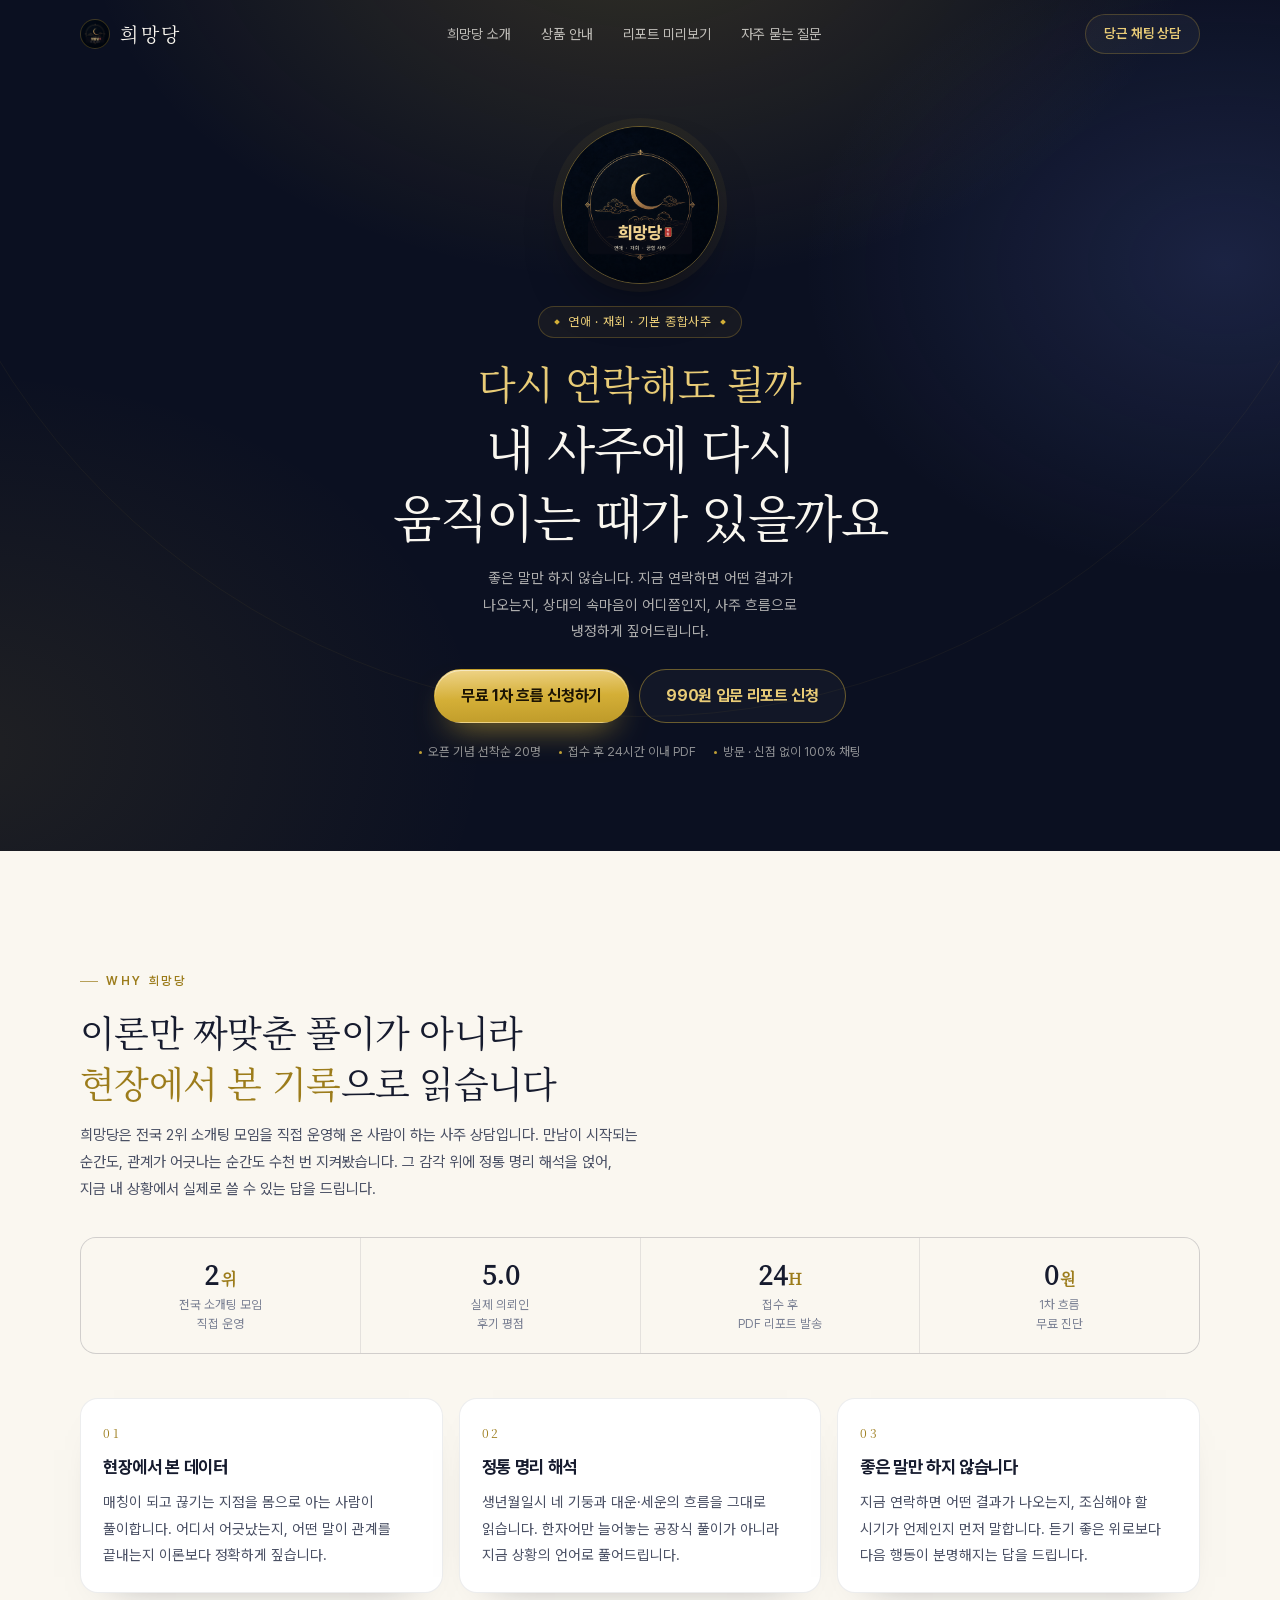
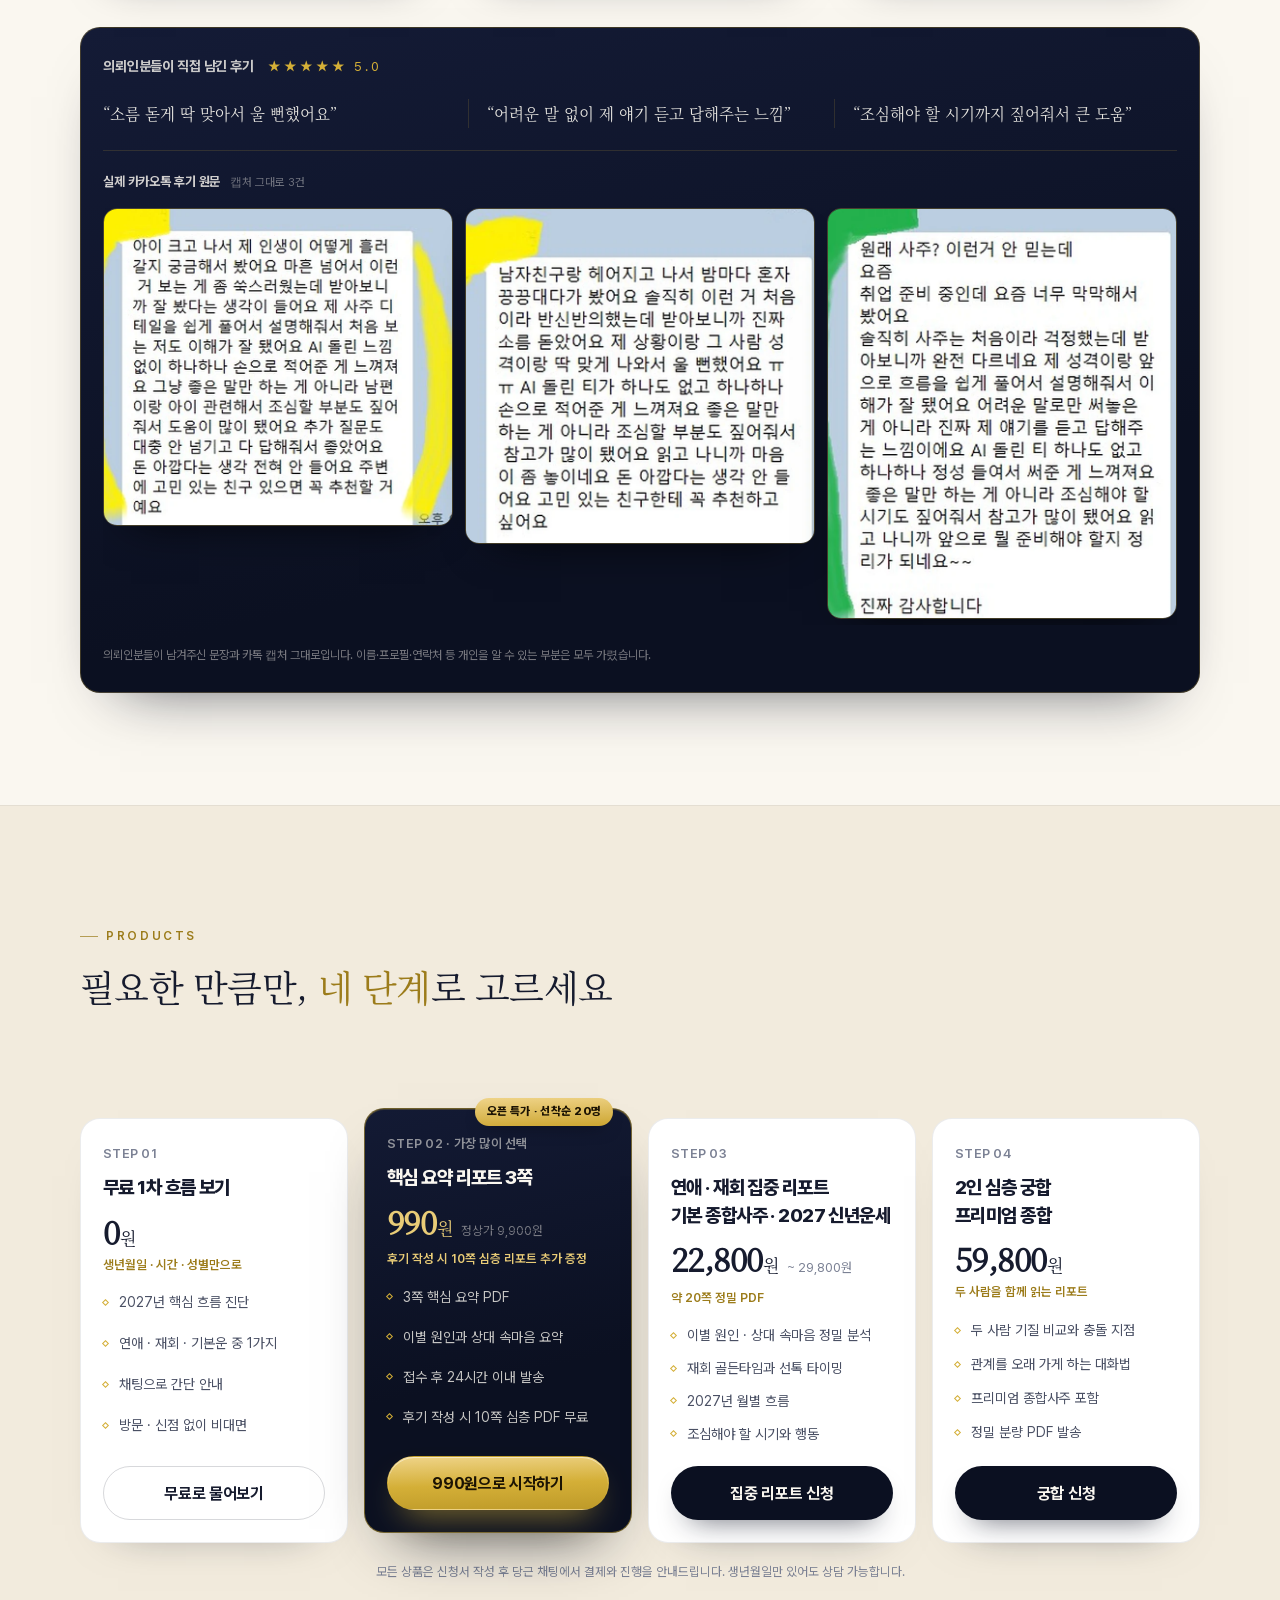
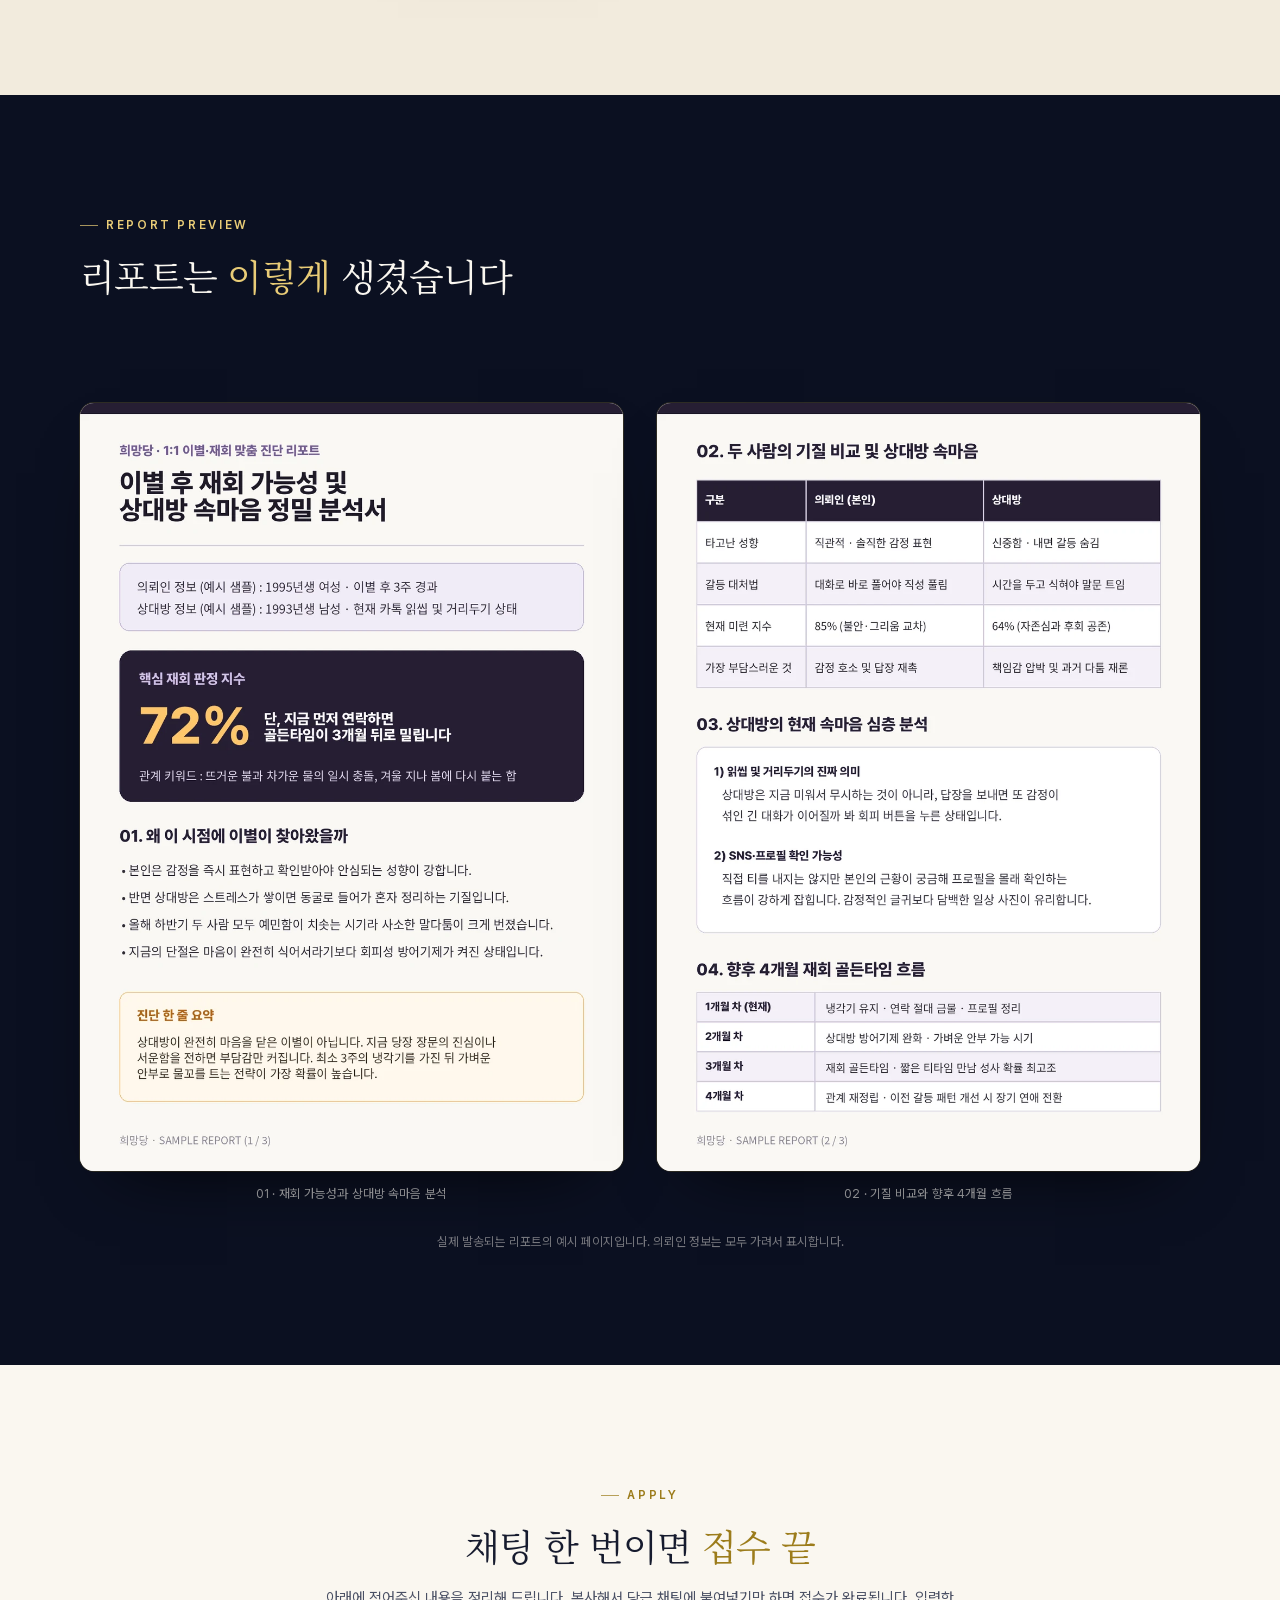
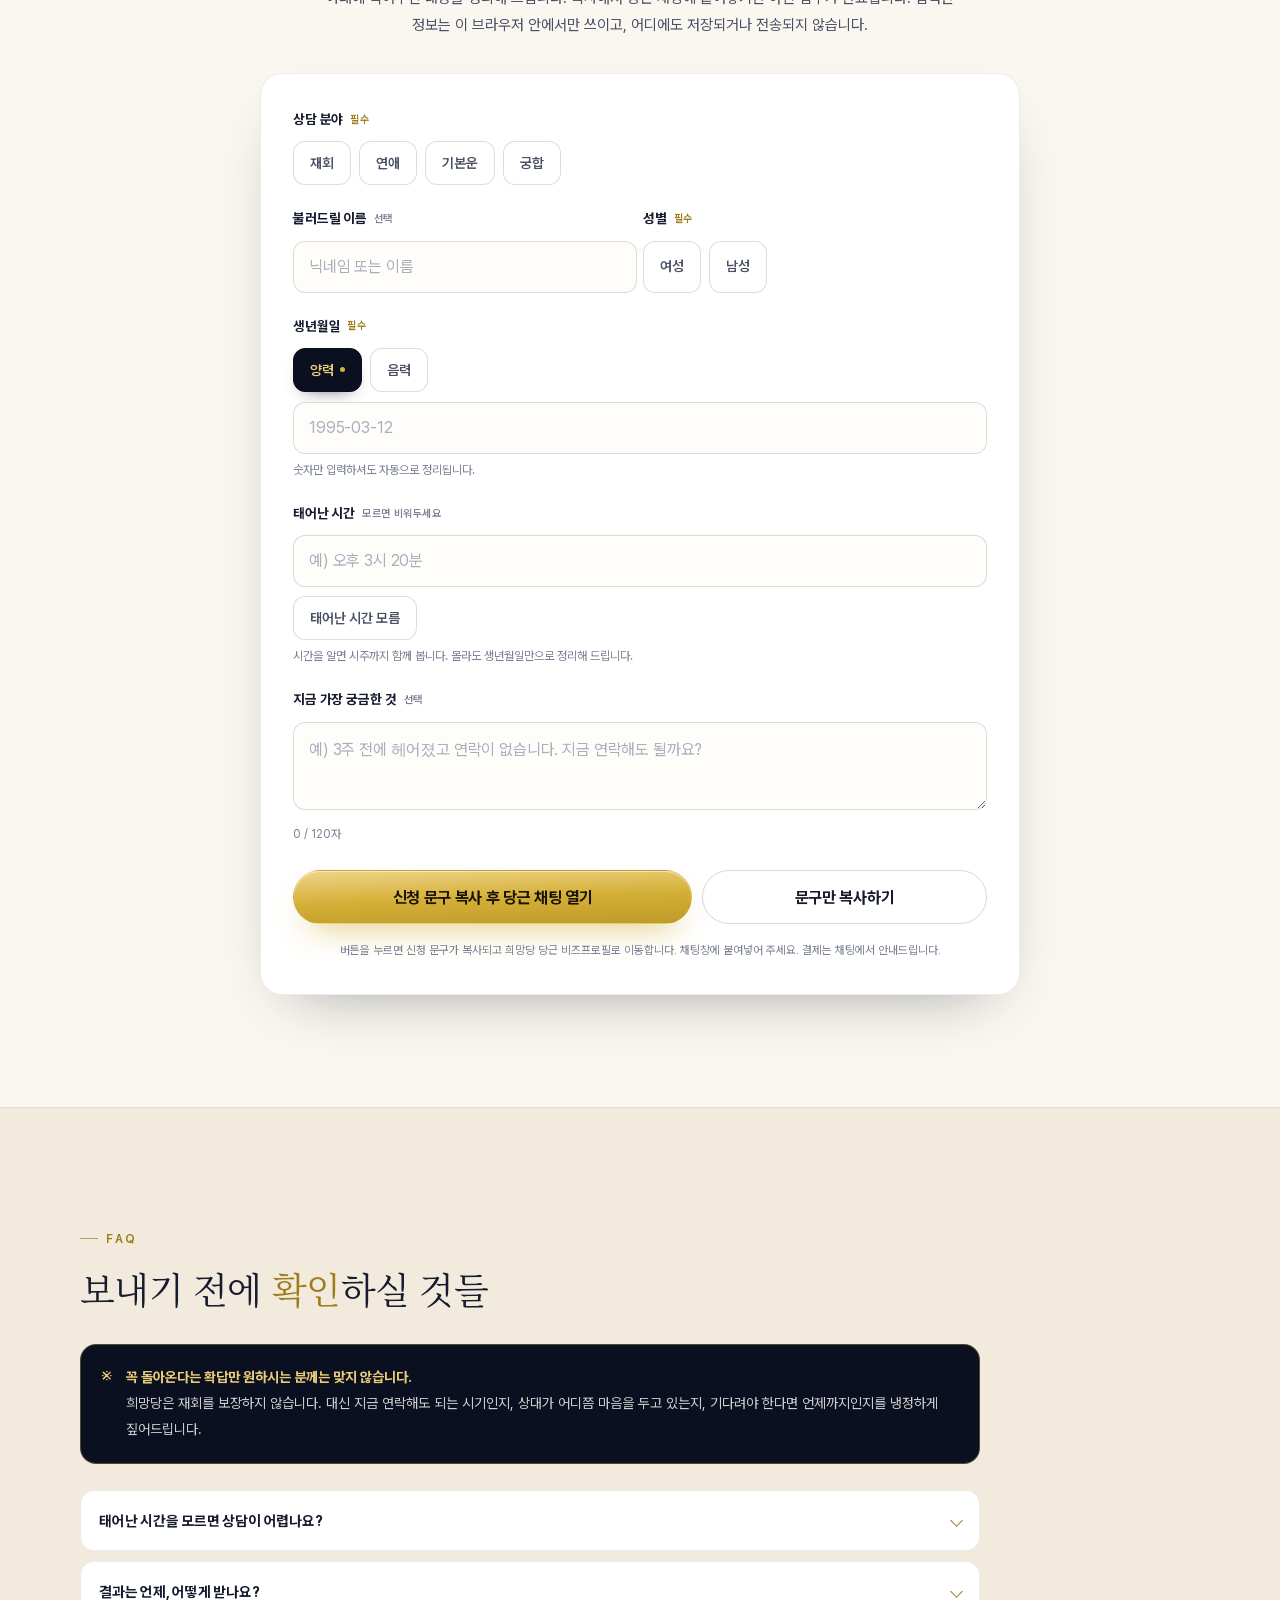
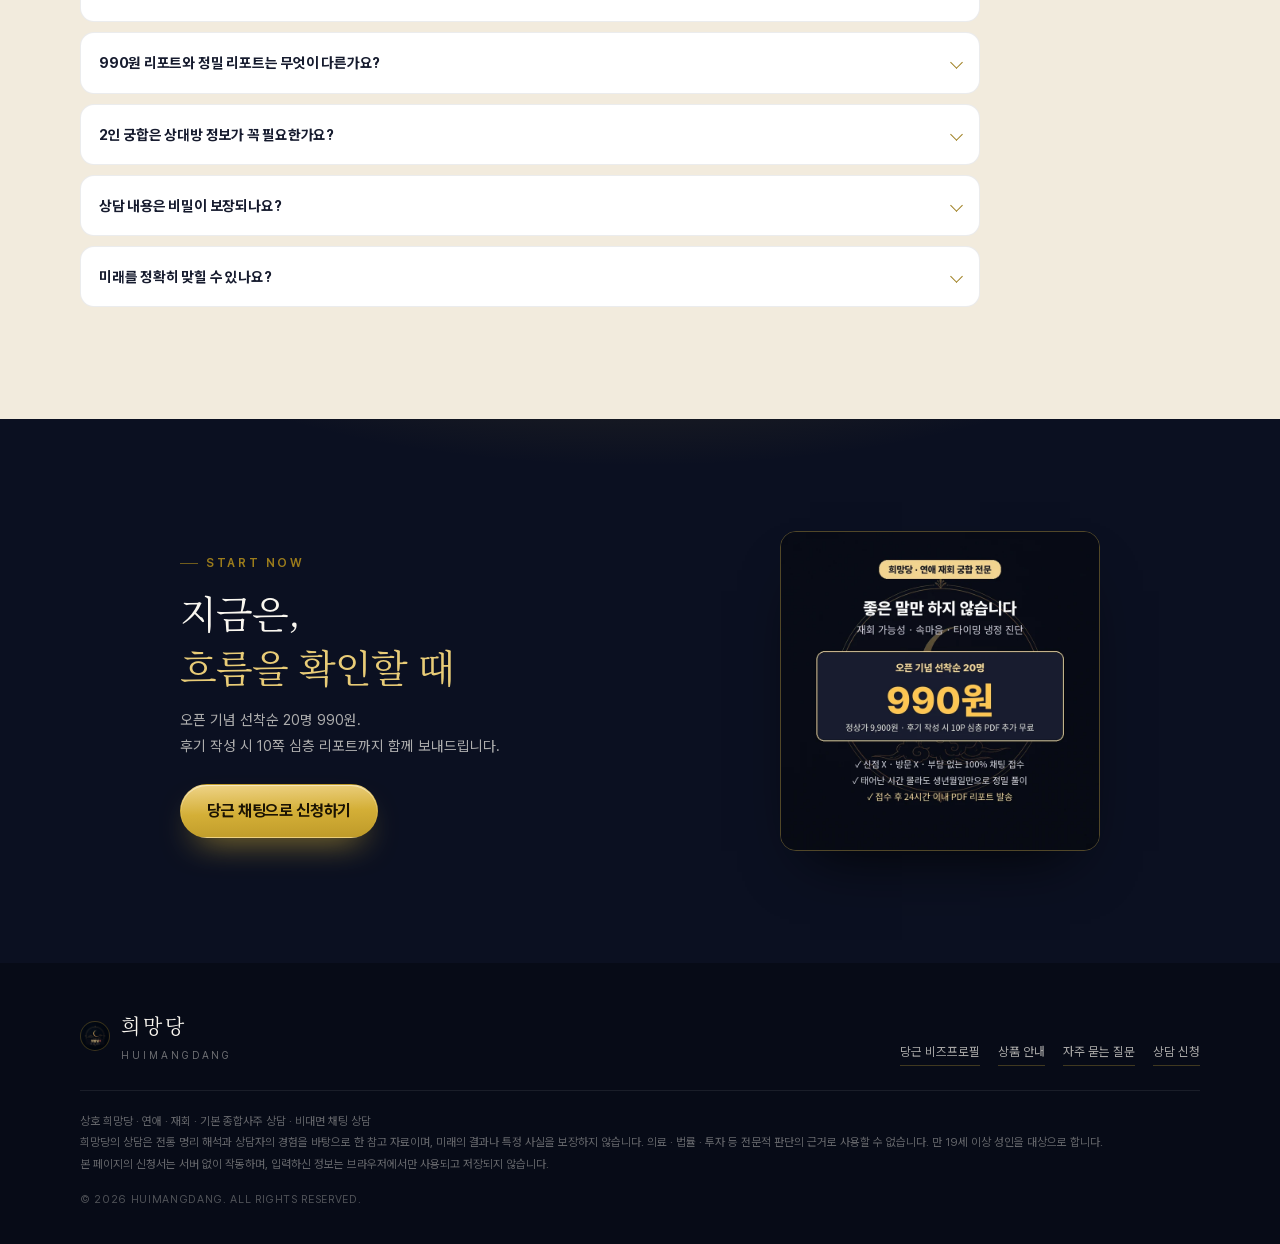
==== index.html @ a31a7bf4 "희망당 랜딩 페이지 배포 (index.html, assets, .nojekyll)" ====
<!DOCTYPE html>
<html lang="ko">
<head>
<meta charset="utf-8">
<meta name="viewport" content="width=device-width, initial-scale=1, viewport-fit=cover">
<title>희망당 | 연애 · 재회 · 기본 종합사주</title>
<meta name="description" content="다시 연락해도 될까. 내 사주에 다시 움직이는 때가 있을까요. 전국 2위 소개팅 모임 운영 데이터와 정통 명리 해석으로 연애·재회·기본운을 냉정하게 짚어드립니다. 무료 1차 흐름부터 990원 핵심 리포트까지.">
<meta name="theme-color" content="#0B1021">
<meta name="format-detection" content="telephone=no">
<meta property="og:type" content="website">
<meta property="og:title" content="희망당 | 연애 · 재회 · 기본 종합사주">
<meta property="og:description" content="좋은 말만 하지 않습니다. 지금 연락해도 되는 시기인지, 상대의 속마음이 어디쯤인지 사주 흐름으로 짚어드립니다.">
<meta property="og:image" content="assets/og_image.jpg">
<meta name="twitter:card" content="summary_large_image">
<link rel="icon" href="assets/favicon.png" sizes="64x64">
<link rel="apple-touch-icon" href="assets/apple-touch-icon.png">
<link rel="preload" as="font" type="font/woff2" href="assets/pretendard-subset.woff2" crossorigin>
<link rel="preload" as="font" type="font/woff2" href="assets/serif-subset.woff2" crossorigin>
<style>
/* ---------- font ---------- */
@font-face{
  font-family:'HD Sans';
  src:url('assets/pretendard-subset.woff2') format('woff2');
  font-weight:100 900; font-style:normal; font-display:swap;
}
@font-face{
  font-family:'HD Serif';
  src:url('assets/serif-subset.woff2') format('woff2');
  font-weight:400; font-style:normal; font-display:swap;
}

/* ---------- tokens ---------- */
:root{
  --navy:#0B1021;
  --navy-2:#111731;
  --navy-3:#18203C;
  --gold:#D4AF37;
  --gold-soft:#E9CC77;
  --gold-deep:#9C7C1B;
  --line-gold:rgba(212,175,55,.26);
  --cream:#FAF7F0;
  --cream-2:#F2EBDD;
  --ink:#161B2E;
  --ink-soft:#4A5064;
  --ink-mute:#7B8194;
  --white:#ffffff;
  --sans:'HD Sans','Pretendard','Apple SD Gothic Neo','Malgun Gothic','Noto Sans KR',system-ui,-apple-system,sans-serif;
  --serif:'HD Serif','Noto Serif KR','Nanum Myeongjo','Apple SD Gothic Neo',serif;
  --radius:20px;
  --shadow:0 24px 60px -34px rgba(11,16,33,.45);
  --max:1120px;
}

*,*::before,*::after{box-sizing:border-box}
html{-webkit-text-size-adjust:100%;scroll-behavior:smooth}
section[id]{scroll-margin-top:72px}
*{-webkit-tap-highlight-color:transparent}
body{
  margin:0;background:var(--cream);color:var(--ink);
  font-family:var(--sans);font-size:16px;line-height:1.72;
  -webkit-font-smoothing:antialiased;text-rendering:optimizeLegibility;
  word-break:keep-all;overflow-x:hidden;
}
img{max-width:100%;display:block;height:auto}
a{color:inherit;text-decoration:none}
button,input,select,textarea{font:inherit;color:inherit}
h1,h2,h3,h4,p,ul,ol,figure,blockquote{margin:0}
ul,ol{padding:0;list-style:none}
:focus-visible{outline:2px solid var(--gold);outline-offset:3px;border-radius:6px}

.wrap{width:min(100% - 40px,var(--max));margin-inline:auto}
.sec{padding:74px 0}
.sec-dark{background:var(--navy);color:var(--cream)}

/* ---------- shared type ---------- */
.eyebrow{
  display:inline-flex;align-items:center;gap:8px;
  font-size:12px;letter-spacing:.22em;font-weight:600;
  color:var(--gold-deep);text-transform:uppercase;
}
.sec-dark .eyebrow{color:var(--gold-soft)}
.eyebrow::before{content:"";width:18px;height:1px;background:currentColor;opacity:.7}
h2.title{
  font-family:var(--serif);font-weight:400;
  font-size:clamp(24px,6.4vw,36px);line-height:1.42;letter-spacing:-.02em;
  margin-top:14px;
}
.title em{font-style:normal;color:var(--gold-deep)}
.sec-dark .title em{color:var(--gold-soft)}
.lead{
  margin-top:14px;font-size:15px;line-height:1.8;color:var(--ink-soft);
  max-width:62ch;
}
.sec-dark .lead{color:rgba(250,247,240,.72)}

/* ---------- header ---------- */
.site-head{
  position:fixed;inset:0 0 auto 0;z-index:60;
  padding:14px 0;transition:background .3s ease,box-shadow .3s ease,padding .3s ease;
}
.site-head .wrap{display:flex;align-items:center;justify-content:space-between;gap:16px}
.brand{display:flex;align-items:center;gap:10px;color:var(--cream)}
.brand-mark{
  width:30px;height:30px;border-radius:50%;
  background:url('assets/logo.png') center/cover no-repeat;
  border:1px solid var(--line-gold);flex:0 0 auto;
}
.brand-name{font-family:var(--serif);font-size:19px;letter-spacing:.14em}
.head-nav{display:none;gap:30px;font-size:14px;color:rgba(250,247,240,.72)}
.head-nav a:hover{color:var(--gold-soft)}
.head-cta{
  display:inline-flex;align-items:center;gap:7px;
  height:40px;padding:0 18px;border-radius:999px;
  border:1px solid var(--line-gold);color:var(--gold-soft);
  font-size:13.5px;font-weight:600;letter-spacing:-.01em;
  background:rgba(255,255,255,.04);
}
.site-head.is-scrolled{
  background:rgba(11,16,33,.9);backdrop-filter:blur(14px);
  box-shadow:0 1px 0 rgba(212,175,55,.16);padding:10px 0;
}

/* ---------- hero ---------- */
.hero{
  position:relative;background:var(--navy);color:var(--cream);
  padding:94px 0 66px;overflow:hidden;isolation:isolate;
}
.hero::before{
  content:"";position:absolute;z-index:-2;inset:-20% -10% auto -10%;height:150%;
  background:
    radial-gradient(52% 42% at 50% 6%,rgba(212,175,55,.20),transparent 70%),
    radial-gradient(38% 34% at 88% 34%,rgba(90,110,200,.20),transparent 72%),
    radial-gradient(46% 40% at 6% 72%,rgba(212,175,55,.10),transparent 74%);
}
.hero::after{
  content:"";position:absolute;z-index:-1;left:50%;top:-62vmax;transform:translateX(-50%);
  width:118vmax;height:118vmax;border-radius:50%;
  border:1px solid rgba(212,175,55,.055);
  pointer-events:none;
}
.hero-inner{text-align:center;display:flex;flex-direction:column;align-items:center}
.hero-logo{
  width:134px;height:134px;border-radius:50%;object-fit:cover;
  border:1px solid rgba(212,175,55,.42);
  box-shadow:0 0 0 8px rgba(212,175,55,.05),0 26px 60px -30px rgba(0,0,0,.9);
}
.hero-tag{
  margin-top:22px;display:inline-flex;align-items:center;gap:9px;
  height:32px;padding:0 16px;border-radius:999px;
  border:1px solid var(--line-gold);background:rgba(212,175,55,.06);
  font-size:12.5px;letter-spacing:.06em;color:var(--gold-soft);
}
.hero-tag i{width:4px;height:4px;background:var(--gold);transform:rotate(45deg);display:block}
.hero h1{
  margin-top:18px;font-family:var(--serif);font-weight:400;
  font-size:clamp(27px,7.6vw,50px);line-height:1.38;letter-spacing:-.03em;
  color:var(--cream);
}
.hero h1 .q{display:block;color:var(--gold-soft);font-size:.78em;letter-spacing:-.01em;margin-bottom:2px}
.hero-sub{
  margin-top:15px;max-width:38ch;font-size:14.5px;line-height:1.85;
  color:rgba(250,247,240,.68);
}
.hero-actions{margin-top:24px;display:flex;flex-direction:column;gap:10px;width:100%;max-width:340px}
.hero-meta{
  margin-top:18px;display:flex;flex-wrap:wrap;justify-content:center;gap:8px 18px;
  font-size:12.5px;color:rgba(250,247,240,.55);
}
.hero-meta span{display:inline-flex;align-items:center;gap:6px}
.hero-meta span::before{content:"";width:3px;height:3px;background:var(--gold);border-radius:50%;opacity:.9}

/* ---------- buttons ---------- */
.btn{
  display:inline-flex;align-items:center;justify-content:center;gap:8px;
  min-height:54px;padding:0 26px;border-radius:999px;border:1px solid transparent;
  font-size:16px;font-weight:700;letter-spacing:-.02em;cursor:pointer;
  transition:transform .18s ease,box-shadow .18s ease,background .18s ease,color .18s ease;
  text-align:center;
}
.btn:active{transform:translateY(1px) scale(.995)}
.btn-gold{
  background:linear-gradient(178deg,#EFD489 0%,#D4AF37 52%,#BE9A29 100%);
  color:#1B1303;
  box-shadow:0 16px 34px -16px rgba(212,175,55,.85),inset 0 1px 0 rgba(255,255,255,.5);
}
.btn-gold:hover{box-shadow:0 20px 40px -16px rgba(212,175,55,.95),inset 0 1px 0 rgba(255,255,255,.6)}
.btn-ghost{
  border-color:rgba(212,175,55,.46);color:var(--gold-soft);
  background:rgba(255,255,255,.03);
}
.btn-ghost:hover{background:rgba(212,175,55,.1)}
.btn-ink{
  background:var(--navy);color:var(--cream);
  box-shadow:0 14px 30px -18px rgba(11,16,33,.9);
}
.btn-ink:hover{background:#0e1530}
.btn-line{
  border-color:rgba(11,16,33,.16);color:var(--ink);background:transparent;
}
.btn-line:hover{border-color:var(--gold);color:var(--gold-deep)}
.btn-sm{min-height:44px;padding:0 18px;font-size:14px}
.btn-block{width:100%}

/* ---------- trust ---------- */
.trust{background:var(--cream)}
.stat-row{
  display:grid;grid-template-columns:repeat(2,1fr);gap:1px;
  margin-top:34px;background:rgba(11,16,33,.09);
  border:1px solid rgba(11,16,33,.09);border-radius:16px;overflow:hidden;
}
.stat{background:var(--cream);padding:20px 14px;text-align:center}
.stat b{
  display:block;font-family:var(--serif);font-size:26px;line-height:1.2;
  color:var(--ink);letter-spacing:-.02em;
}
.stat b i{font-style:normal;font-size:.62em;color:var(--gold-deep);margin-left:2px}
.stat span{display:block;margin-top:7px;font-size:12.5px;color:var(--ink-mute);line-height:1.5}

.reason-grid{margin-top:44px;display:grid;gap:16px}
.reason{
  background:var(--white);border:1px solid rgba(11,16,33,.075);border-radius:18px;
  padding:24px 22px;box-shadow:0 18px 40px -34px rgba(11,16,33,.5);
}
.reason .num{
  font-family:var(--serif);font-size:12px;letter-spacing:.22em;color:var(--gold-deep);
}
.reason h3{margin-top:10px;font-size:17.5px;font-weight:700;letter-spacing:-.02em;line-height:1.5}
.reason p{margin-top:9px;font-size:14.5px;line-height:1.82;color:var(--ink-soft)}


/* ---------- reviews panel ---------- */
.reviews{
  margin-top:34px;border-radius:20px;padding:26px 22px;
  background:linear-gradient(168deg,#141B36 0%,#0B1021 70%);
  border:1px solid rgba(212,175,55,.26);color:var(--cream);
  box-shadow:0 30px 60px -40px rgba(11,16,33,.75);
}
.reviews-head{display:flex;flex-wrap:wrap;align-items:baseline;gap:8px 14px}
.reviews-head b{font-size:14px;font-weight:700;letter-spacing:-.01em;color:rgba(250,247,240,.8)}
.stars{color:var(--gold);letter-spacing:3px;font-size:13px}
.quote-list{margin-top:20px;display:grid;gap:16px}
.quote{padding-top:16px;border-top:1px solid rgba(212,175,55,.16)}
.quote:first-child{border-top:0;padding-top:0}
.quote p{font-family:var(--serif);font-size:15.5px;line-height:1.9;color:rgba(250,247,240,.92)}
.quote span{display:block;margin-top:6px;font-size:11.5px;color:rgba(250,247,240,.42)}
.reviews-note{margin-top:20px;font-size:12px;line-height:1.75;color:rgba(250,247,240,.45)}

/* ---------- kakao review shots ---------- */
.kakao-block{margin-top:22px;padding-top:20px;border-top:1px solid rgba(212,175,55,.16)}
.kakao-head{display:flex;flex-wrap:wrap;align-items:baseline;gap:6px 10px}
.kakao-head b{font-size:13px;font-weight:700;letter-spacing:-.01em;color:rgba(250,247,240,.82)}
.kakao-head span{font-size:11.5px;color:rgba(250,247,240,.4)}
.kakao-strip{
  display:flex;gap:12px;margin-top:14px;align-items:flex-start;
  overflow-x:auto;scroll-snap-type:x mandatory;scroll-padding-left:0;
  padding-bottom:6px;-webkit-overflow-scrolling:touch;scrollbar-width:none;
}
.kakao-strip::-webkit-scrollbar{display:none}
.kakao-shot{
  flex:0 0 auto;width:min(84%,268px);margin:0;padding:0;
  border:0;background:none;border-radius:14px;display:block;
  scroll-snap-align:start;cursor:zoom-in;
}
.kakao-shot img{
  width:100%;height:auto;display:block;border-radius:14px;
  border:1px solid rgba(212,175,55,.28);
  box-shadow:0 20px 44px -28px rgba(0,0,0,.95);
  transition:transform .28s ease,border-color .28s ease;
}
.kakao-shot:hover img{border-color:rgba(212,175,55,.6);transform:translateY(-2px)}
.kakao-shot:focus-visible{outline-offset:4px}
.kakao-hint{margin-top:4px;font-size:11.5px;color:rgba(250,247,240,.38);letter-spacing:.01em}

/* ---------- lightbox ---------- */
.lb{
  position:fixed;inset:0;z-index:120;display:none;padding:16px;
  background:rgba(6,9,18,.94);
  backdrop-filter:blur(10px);-webkit-backdrop-filter:blur(10px);
}
.lb.open{display:flex;flex-direction:column;align-items:center;justify-content:center;gap:14px}
.lb-fig{margin:0;display:flex;align-items:center;justify-content:center;min-height:0}
.lb-fig img{
  max-width:100%;max-height:70vh;width:auto;height:auto;border-radius:14px;
  border:1px solid rgba(212,175,55,.34);box-shadow:0 40px 90px -30px #000;
}
.lb-cap{
  font-size:12.5px;line-height:1.6;color:rgba(250,247,240,.66);
  text-align:center;max-width:34ch;
}
.lb-bar{display:flex;align-items:center;gap:12px}
.lb-btn{
  min-height:44px;min-width:44px;padding:0 14px;border-radius:999px;
  display:inline-flex;align-items:center;justify-content:center;
  border:1px solid rgba(212,175,55,.3);background:rgba(250,247,240,.06);
  color:var(--cream);font-size:15px;line-height:1;cursor:pointer;
}
.lb-btn:hover{background:rgba(212,175,55,.16)}
.lb-close{position:absolute;top:12px;right:12px;padding:0;font-size:15px}
.lb-count{font-size:12px;letter-spacing:.08em;color:rgba(250,247,240,.5)}
@media (min-width:700px){
  .kakao-shot{width:calc((100% - 24px)/3)}
  .kakao-hint{display:none}
}

/* ---------- pricing ---------- */
.pricing{background:var(--cream-2);border-top:1px solid rgba(11,16,33,.06)}
.plans{margin-top:38px;display:grid;gap:14px}
.plan{
  position:relative;background:var(--white);border:1px solid rgba(11,16,33,.08);
  border-radius:20px;padding:24px 22px 22px;display:flex;flex-direction:column;
  box-shadow:0 20px 44px -38px rgba(11,16,33,.55);
}
.plan-name{font-size:13px;font-weight:600;color:var(--ink-mute);letter-spacing:.02em}
.plan-title{margin-top:9px;font-size:19px;font-weight:800;letter-spacing:-.03em;line-height:1.45}
.plan-price{margin-top:14px;display:flex;align-items:baseline;gap:8px;flex-wrap:wrap}
.plan-price strong{font-family:var(--serif);font-size:31px;line-height:1;letter-spacing:-.02em}
.plan-price strong i{font-style:normal;font-size:.55em;font-weight:400;margin-left:1px}
.plan-price s{font-size:12.5px;color:var(--ink-mute);text-decoration:line-through;text-decoration-color:rgba(11,16,33,.45)}
.plan-note{margin-top:7px;font-size:12.5px;color:var(--gold-deep);font-weight:600}
.plan ul{margin-top:16px;display:grid;gap:9px;flex:1}
.plan li{
  position:relative;padding-left:16px;font-size:14px;line-height:1.7;color:var(--ink-soft);
}
.plan li::before{
  content:"";position:absolute;left:0;top:.62em;width:5px;height:5px;
  border:1px solid var(--gold);transform:rotate(45deg);
}
.plan .btn{margin-top:20px}
.plan.is-featured{
  background:linear-gradient(168deg,#131A34 0%,#0B1021 62%);
  border-color:rgba(212,175,55,.5);color:var(--cream);
  box-shadow:0 30px 60px -34px rgba(11,16,33,.85),inset 0 1px 0 rgba(212,175,55,.22);
}
.plan.is-featured .plan-name{color:rgba(250,247,240,.55)}
.plan.is-featured .plan-title{color:var(--cream)}
.plan.is-featured .plan-price strong{color:var(--gold-soft)}
.plan.is-featured .plan-price s{color:rgba(250,247,240,.45)}
.plan.is-featured .plan-note{color:var(--gold-soft)}
.plan.is-featured li{color:rgba(250,247,240,.78)}
.badge{
  position:absolute;top:-11px;right:18px;
  background:linear-gradient(178deg,#EFD489,#CDA631);color:#1B1303;
  font-size:11.5px;font-weight:800;letter-spacing:.02em;
  padding:4px 12px;border-radius:999px;
  box-shadow:0 8px 18px -10px rgba(0,0,0,.6);
}
.plan-foot{margin-top:18px;font-size:12.5px;color:var(--ink-mute);text-align:center}
.plan-foot a{color:var(--gold-deep);border-bottom:1px solid var(--line-gold)}

/* ---------- gallery ---------- */
.gallery{background:var(--navy);color:var(--cream);position:relative;overflow:hidden}
.gallery::before{
  content:"";position:absolute;inset:auto -20% -40% -20%;height:70%;
  background:radial-gradient(50% 60% at 50% 100%,rgba(212,175,55,.13),transparent 70%);
  pointer-events:none;
}
.shots{margin-top:34px;display:grid;gap:22px}
.shot figure{
  border-radius:14px;overflow:hidden;background:#fff;
  box-shadow:0 30px 70px -40px rgba(0,0,0,.95),0 0 0 1px rgba(212,175,55,.18);
}
.shot figcaption{
  margin-top:12px;font-size:12.5px;color:rgba(250,247,240,.55);text-align:center;letter-spacing:.01em;
}
.shot-note{
  margin-top:26px;font-size:12.5px;line-height:1.8;color:rgba(250,247,240,.45);text-align:center;
}

/* ---------- apply form ---------- */
.apply{background:var(--cream)}
.form-card{
  margin-top:34px;background:var(--white);border:1px solid rgba(11,16,33,.08);
  border-radius:22px;padding:24px 20px;box-shadow:var(--shadow);
  max-width:760px;margin-inline:auto;
}
.field{margin-bottom:22px}
.field:last-of-type{margin-bottom:0}
.label{
  display:flex;align-items:center;gap:7px;font-size:13.5px;font-weight:700;
  letter-spacing:-.01em;margin-bottom:10px;
}
.label .req{font-size:10.5px;font-weight:700;color:var(--gold-deep);letter-spacing:.06em}
.label .opt{font-size:10.5px;font-weight:600;color:var(--ink-mute);letter-spacing:.04em}
.chips{display:flex;flex-wrap:wrap;gap:8px}
.chip{
  min-height:44px;padding:0 16px;border-radius:12px;
  border:1px solid rgba(11,16,33,.14);background:#fff;
  font-size:14px;font-weight:600;color:var(--ink-soft);cursor:pointer;
  transition:all .16s ease;display:inline-flex;align-items:center;gap:6px;
}
.chip:hover{border-color:rgba(212,175,55,.7)}
.chip[aria-pressed="true"]{
  background:var(--navy);border-color:var(--navy);color:var(--gold-soft);
  box-shadow:0 8px 18px -12px rgba(11,16,33,.8);
}
.chip[aria-pressed="true"]::after{content:"";width:5px;height:5px;border-radius:50%;background:var(--gold);display:inline-block}
.input,select.input,textarea.input{
  width:100%;min-height:52px;padding:0 15px;border-radius:12px;
  border:1px solid rgba(11,16,33,.14);background:#FFFDF9;
  font-size:16px;letter-spacing:-.01em;
  transition:border-color .16s ease,box-shadow .16s ease,background .16s ease;
}
textarea.input{min-height:88px;padding:13px 15px;line-height:1.7;resize:vertical}
.input::placeholder{color:#A9AEBE}
.input:focus{
  outline:none;background:#fff;border-color:var(--gold);
  box-shadow:0 0 0 3px rgba(212,175,55,.16);
}
.input.is-invalid{border-color:#C4573F;box-shadow:0 0 0 3px rgba(196,87,63,.12)}
.row2{display:grid;gap:6px;grid-template-columns:1fr}
.row2 .chip{min-height:52px}
.hint{margin-top:7px;font-size:12px;color:var(--ink-mute);line-height:1.6}
.err{display:none;margin-top:7px;font-size:12px;color:#B44B33;font-weight:600}
.err.show{display:block}
.partner{
  margin-top:2px;padding:16px;border-radius:14px;background:#FBF7EC;
  border:1px dashed rgba(156,124,27,.3);
}
.partner > .label{margin-bottom:12px;color:var(--gold-deep)}
.partner .field{margin-bottom:14px}
.partner .field:last-child{margin-bottom:0}
.submit-row{display:grid;gap:10px;margin-top:26px}
.form-legal{
  margin-top:16px;font-size:11.5px;line-height:1.75;color:var(--ink-mute);text-align:center;
}
.copy-out{display:none;margin-top:20px;border-top:1px dashed rgba(11,16,33,.14);padding-top:18px}
.copy-out.show{display:block}
.copy-out .label{color:var(--ink)}
.copy-out textarea{
  width:100%;min-height:190px;padding:14px;border-radius:12px;
  border:1px solid rgba(11,16,33,.14);background:#FBF8F1;
  font-size:13.5px;line-height:1.85;resize:vertical;white-space:pre-wrap;
}
.copy-actions{display:grid;grid-template-columns:1fr;gap:8px;margin-top:10px}

/* ---------- faq ---------- */
.faq{background:var(--cream-2);border-top:1px solid rgba(11,16,33,.06)}
.notice{
  margin-top:30px;display:flex;gap:14px;padding:20px;max-width:900px;
  border-radius:16px;background:var(--navy);color:var(--cream);
  border:1px solid rgba(212,175,55,.35);
}
.notice .mark{
  flex:0 0 auto;font-family:var(--sans);font-size:19px;color:var(--gold-soft);line-height:1.2;
}
.notice p{font-size:14px;line-height:1.85;color:rgba(250,247,240,.82)}
.notice b{color:var(--gold-soft)}
.faq-list{max-width:900px;margin-top:26px;display:grid;gap:10px}
.faq-item{
  background:var(--white);border:1px solid rgba(11,16,33,.08);border-radius:14px;
  overflow:hidden;
}
.faq-item summary{
  list-style:none;cursor:pointer;padding:18px 18px;
  display:flex;align-items:flex-start;justify-content:space-between;gap:14px;
  font-size:14.5px;font-weight:700;letter-spacing:-.015em;line-height:1.6;
}
.faq-item summary::-webkit-details-marker{display:none}
.faq-item summary::after{
  content:"";flex:0 0 auto;width:9px;height:9px;margin-top:7px;
  border-right:1.5px solid var(--gold-deep);border-bottom:1.5px solid var(--gold-deep);
  transform:rotate(45deg);transition:transform .2s ease;
}
.faq-item[open] summary::after{transform:rotate(-135deg);margin-top:11px}
.faq-body{padding:0 18px 18px;font-size:14px;line-height:1.85;color:var(--ink-soft)}
.faq-body b{color:var(--ink)}

/* apply section header centered around the form */
.apply .wrap{text-align:center}
.apply .lead{margin-inline:auto;max-width:640px}
.apply .form-card{text-align:left}

/* floating bar clearance on mobile */
@media (max-width:999px){body{padding-bottom:74px}}

/* ---------- final cta ---------- */
.final{
  background:var(--navy);color:var(--cream);position:relative;overflow:hidden;
}
.final::before{
  content:"";position:absolute;inset:-30% -20% auto;height:120%;
  background:radial-gradient(46% 46% at 50% 0%,rgba(212,175,55,.22),transparent 70%);
  pointer-events:none;
}
.final-inner{
  position:relative;display:grid;gap:28px;align-items:center;text-align:center;
  max-width:920px;margin-inline:auto;
}
.final h2{
  font-family:var(--serif);font-weight:400;font-size:clamp(25px,6.6vw,38px);
  line-height:1.42;letter-spacing:-.025em;
}
.final h2 span{color:var(--gold-soft)}
.final p{margin-top:14px;font-size:14.5px;line-height:1.8;color:rgba(250,247,240,.68)}
.final .btn{margin-top:24px}
.final-img{
  width:min(100%,360px);margin-inline:auto;border-radius:16px;overflow:hidden;
  border:1px solid rgba(212,175,55,.35);box-shadow:0 30px 60px -30px rgba(0,0,0,.9);
}

/* ---------- footer ---------- */
.site-foot{background:#070B17;color:rgba(250,247,240,.52);padding:44px 0 34px;font-size:12.5px;line-height:1.85}
.foot-top{display:flex;flex-direction:column;gap:18px}
.foot-brand{display:flex;align-items:center;gap:11px;color:var(--cream)}
.foot-brand .brand-name{font-size:20px}
.foot-brand small{display:block;font-size:10.5px;letter-spacing:.28em;color:rgba(250,247,240,.42);margin-top:2px}
.foot-links{display:flex;flex-wrap:wrap;gap:6px 18px;color:rgba(250,247,240,.66)}
.foot-links a{border-bottom:1px solid rgba(212,175,55,.28);padding-bottom:1px}
.foot-links a:hover{color:var(--gold-soft)}
.foot-legal{margin-top:24px;padding-top:20px;border-top:1px solid rgba(255,255,255,.08);font-size:11.5px;line-height:1.9;color:rgba(250,247,240,.38)}
.foot-copy{margin-top:14px;font-size:11px;letter-spacing:.06em;color:rgba(250,247,240,.3)}

/* ---------- floating bar ---------- */
.float-bar{
  position:fixed;left:0;right:0;bottom:0;z-index:70;
  padding:10px 14px calc(10px + env(safe-area-inset-bottom));
  background:rgba(11,16,33,.92);backdrop-filter:blur(16px);
  border-top:1px solid rgba(212,175,55,.22);
  display:flex;align-items:center;gap:12px;
  transform:translateY(120%);transition:transform .3s ease;
}
.float-bar.show{transform:translateY(0)}
.float-bar .fb-text{flex:1;min-width:0;line-height:1.35}
.float-bar .fb-text b{display:block;font-size:13.5px;color:var(--gold-soft);letter-spacing:-.01em}
.float-bar .fb-text span{display:block;font-size:11.5px;color:rgba(250,247,240,.6)}
.float-bar .btn{min-height:46px;padding:0 18px;font-size:14px;flex:0 0 auto}

/* ---------- toast ---------- */
.toast{
  position:fixed;left:50%;bottom:96px;z-index:90;transform:translate(-50%,20px);
  max-width:min(92vw,460px);padding:14px 18px;border-radius:14px;
  background:#101830;color:var(--cream);border:1px solid rgba(212,175,55,.4);
  font-size:13.5px;line-height:1.65;text-align:center;
  box-shadow:0 24px 50px -20px rgba(0,0,0,.7);
  opacity:0;pointer-events:none;transition:opacity .25s ease,transform .25s ease;
}
.toast.show{opacity:1;transform:translate(-50%,0)}
.toast b{color:var(--gold-soft)}

/* ---------- reveal ---------- */
.reveal{opacity:0;transform:translateY(22px);transition:opacity .7s ease,transform .7s ease}
.reveal.in{opacity:1;transform:none}

/* ---------- responsive ---------- */
@media (min-width:700px){
  .sec{padding:96px 0}
  .hero{padding:126px 0 88px}
  .hero-logo{width:158px;height:158px}
  .quote-list{grid-template-columns:repeat(3,1fr);gap:22px}
  .quote{border-top:0;border-left:1px solid rgba(212,175,55,.16);padding:0 0 0 18px}
  .quote:first-child{border-left:0;padding-left:0}
  .hero-actions{flex-direction:row;justify-content:center;max-width:none}
  .hero-actions .btn{flex:0 1 auto}
  .stat-row{grid-template-columns:repeat(4,1fr)}
  .reason-grid{grid-template-columns:repeat(2,1fr)}
  .plans{grid-template-columns:repeat(2,1fr);gap:18px}
  .shots{grid-template-columns:repeat(2,1fr);gap:26px}
  .row2{grid-template-columns:1fr 1fr}
  .form-card{padding:34px 32px}
  .submit-row{grid-template-columns:1.4fr 1fr}
  .copy-actions{grid-template-columns:1fr 1fr}
  .final-inner{grid-template-columns:1fr auto;text-align:left}
  .final-img{width:320px;margin:0}
  .foot-top{flex-direction:row;align-items:flex-end;justify-content:space-between}
}
@media (min-width:1000px){
  .sec{padding:112px 0}
  .head-nav{display:flex}
  .reason-grid{grid-template-columns:repeat(3,1fr)}
  .plans{grid-template-columns:repeat(4,1fr);gap:16px}
  .plan.is-featured{transform:translateY(-10px)}
  .float-bar{display:none}
  .shots{gap:34px}
}
@media (prefers-reduced-motion:reduce){
  *{animation:none!important;transition:none!important;scroll-behavior:auto!important}
  .reveal{opacity:1;transform:none}
}
</style>
</head>
<body>

<header class="site-head" id="siteHead">
  <div class="wrap">
    <a class="brand" href="#top" aria-label="희망당 홈">
      <span class="brand-mark" aria-hidden="true"></span>
      <span class="brand-name">희망당</span>
    </a>
    <nav class="head-nav" aria-label="주요 메뉴">
      <a href="#trust">희망당 소개</a>
      <a href="#pricing">상품 안내</a>
      <a href="#reports">리포트 미리보기</a>
      <a href="#faq">자주 묻는 질문</a>
    </nav>
    <a class="head-cta" id="headCta" href="https://www.daangn.com/kr/local-profile/%ED%9D%AC%EB%A7%9D%EB%8B%B9-kkafco522mdw/" target="_blank" rel="noopener">당근 채팅 상담</a>
  </div>
</header>

<main id="top">

  <!-- ============ HERO ============ -->
  <section class="hero">
    <div class="wrap hero-inner">
      <img class="hero-logo" src="assets/logo.png" width="146" height="146" alt="희망당 로고" fetchpriority="high">
      <span class="hero-tag"><i></i>연애 · 재회 · 기본 종합사주<i></i></span>
      <h1>
        <span class="q">다시 연락해도 될까</span>
        내 사주에 다시<br>움직이는 때가 있을까요
      </h1>
      <p class="hero-sub">
        좋은 말만 하지 않습니다. 지금 연락하면 어떤 결과가 나오는지,
        상대의 속마음이 어디쯤인지, 사주 흐름으로 냉정하게 짚어드립니다.
      </p>
      <div class="hero-actions">
        <a class="btn btn-gold" href="#apply" data-field="재회">무료 1차 흐름 신청하기</a>
        <a class="btn btn-ghost" href="#apply" data-field="기본 종합운">990원 입문 리포트 신청</a>
      </div>
      <div class="hero-meta">
        <span>오픈 기념 선착순 20명</span>
        <span>접수 후 24시간 이내 PDF</span>
        <span>방문 · 신점 없이 100% 채팅</span>
      </div>
    </div>
  </section>

  <!-- ============ TRUST ============ -->
  <section class="sec trust" id="trust">
    <div class="wrap">
      <span class="eyebrow reveal">Why 희망당</span>
      <h2 class="title reveal">이론만 짜맞춘 풀이가 아니라<br><em>현장에서 본 기록</em>으로 읽습니다</h2>
      <p class="lead reveal">
        희망당은 전국 2위 소개팅 모임을 직접 운영해 온 사람이 하는 사주 상담입니다.
        만남이 시작되는 순간도, 관계가 어긋나는 순간도 수천 번 지켜봤습니다.
        그 감각 위에 정통 명리 해석을 얹어, 지금 내 상황에서 실제로 쓸 수 있는 답을 드립니다.
      </p>

      <div class="stat-row reveal">
        <div class="stat"><b>2<i>위</i></b><span>전국 소개팅 모임<br>직접 운영</span></div>
        <div class="stat"><b>5.0</b><span>실제 의뢰인<br>후기 평점</span></div>
        <div class="stat"><b>24<i>H</i></b><span>접수 후<br>PDF 리포트 발송</span></div>
        <div class="stat"><b>0<i>원</i></b><span>1차 흐름<br>무료 진단</span></div>
      </div>

      <div class="reason-grid">
        <article class="reason reveal">
          <div class="num">01</div>
          <h3>현장에서 본 데이터</h3>
          <p>매칭이 되고 끊기는 지점을 몸으로 아는 사람이 풀이합니다. 어디서 어긋났는지, 어떤 말이 관계를 끝내는지 이론보다 정확하게 짚습니다.</p>
        </article>
        <article class="reason reveal">
          <div class="num">02</div>
          <h3>정통 명리 해석</h3>
          <p>생년월일시 네 기둥과 대운·세운의 흐름을 그대로 읽습니다. 한자어만 늘어놓는 공장식 풀이가 아니라 지금 상황의 언어로 풀어드립니다.</p>
        </article>
        <article class="reason reveal">
          <div class="num">03</div>
          <h3>좋은 말만 하지 않습니다</h3>
          <p>지금 연락하면 어떤 결과가 나오는지, 조심해야 할 시기가 언제인지 먼저 말합니다. 듣기 좋은 위로보다 다음 행동이 분명해지는 답을 드립니다.</p>
        </article>
      </div>

      <div class="reviews reveal">
        <div class="reviews-head">
          <b>의뢰인분들이 직접 남긴 후기</b>
          <span class="stars" aria-label="별점 5.0">★★★★★ 5.0</span>
        </div>
        <div class="quote-list">
          <div class="quote"><p>“소름 돋게 딱 맞아서 울 뻔했어요”</p></div>
          <div class="quote"><p>“어려운 말 없이 제 얘기 듣고 답해주는 느낌”</p></div>
          <div class="quote"><p>“조심해야 할 시기까지 짚어줘서 큰 도움”</p></div>
        </div>

        <div class="kakao-block">
          <div class="kakao-head">
            <b>실제 카카오톡 후기 원문</b>
            <span>캡처 그대로 3건</span>
          </div>
          <div class="kakao-strip" id="kakaoStrip">
            <button class="kakao-shot" type="button" data-cap="카톡 후기 1 · 40대, 가족 관계 고민" aria-label="카카오톡 후기 1 크게 보기">
              <img src="assets/review_kakao_1.webp" width="720" height="655" loading="lazy" decoding="async" alt="카카오톡 후기 캡처 1 - 사주 디테일을 쉽게 풀어 설명해줘서 이해가 잘 됐고 남편·아이 관련 조심할 부분까지 짚어줬다는 내용">
            </button>
            <button class="kakao-shot" type="button" data-cap="카톡 후기 2 · 이별 직후, 재회 고민" aria-label="카카오톡 후기 2 크게 보기">
              <img src="assets/review_kakao_2.webp" width="720" height="692" loading="lazy" decoding="async" alt="카카오톡 후기 캡처 2 - 이별 후 제 상황과 상대 성격이 딱 맞게 나와 소름 돋았고 조심할 부분까지 짚어줬다는 내용">
            </button>
            <button class="kakao-shot" type="button" data-cap="카톡 후기 3 · 취업 준비, 진로 고민" aria-label="카카오톡 후기 3 크게 보기">
              <img src="assets/review_kakao_3.webp" width="720" height="847" loading="lazy" decoding="async" alt="카카오톡 후기 캡처 3 - 취업 준비 중 앞으로 흐름을 쉽게 풀어 설명해줬고 조심해야 할 시기까지 짚어줬다는 내용">
            </button>
          </div>
          <p class="kakao-hint">옆으로 넘겨서 3건 모두 보기 · 이미지를 누르면 크게 보입니다</p>
        </div>

        <p class="reviews-note">의뢰인분들이 남겨주신 문장과 카톡 캡처 그대로입니다. 이름·프로필·연락처 등 개인을 알 수 있는 부분은 모두 가렸습니다.</p>
      </div>
    </div>
  </section>

  <!-- ============ PRICING ============ -->
  <section class="sec pricing" id="pricing">
    <div class="wrap">
      <span class="eyebrow reveal">Products</span>
      <h2 class="title reveal">필요한 만큼만, <em>네 단계</em>로 고르세요</h2>
      <p class="lead reveal">
        처음에는 무료 흐름 진단으로 방향만 확인하셔도 됩니다.
        마음이 급한 분은 990원 핵심 요약으로, 결정이 필요한 분은 정밀 리포트로 이어가시면 됩니다.
      </p>

      <div class="plans">
        <article class="plan reveal">
          <div class="plan-name">STEP 01</div>
          <h3 class="plan-title">무료 1차 흐름 보기</h3>
          <div class="plan-price"><strong>0<i>원</i></strong></div>
          <p class="plan-note">생년월일 · 시간 · 성별만으로</p>
          <ul>
            <li>2027년 핵심 흐름 진단</li>
            <li>연애 · 재회 · 기본운 중 1가지</li>
            <li>채팅으로 간단 안내</li>
            <li>방문 · 신점 없이 비대면</li>
          </ul>
          <a class="btn btn-line btn-block" href="#apply" data-field="기본 종합운">무료로 물어보기</a>
        </article>

        <article class="plan is-featured reveal">
          <span class="badge">오픈 특가 · 선착순 20명</span>
          <div class="plan-name">STEP 02 · 가장 많이 선택</div>
          <h3 class="plan-title">핵심 요약 리포트 3쪽</h3>
          <div class="plan-price"><strong>990<i>원</i></strong><s>정상가 9,900원</s></div>
          <p class="plan-note">후기 작성 시 10쪽 심층 리포트 추가 증정</p>
          <ul>
            <li>3쪽 핵심 요약 PDF</li>
            <li>이별 원인과 상대 속마음 요약</li>
            <li>접수 후 24시간 이내 발송</li>
            <li>후기 작성 시 10쪽 심층 PDF 무료</li>
          </ul>
          <a class="btn btn-gold btn-block" href="#apply" data-field="재회">990원으로 시작하기</a>
        </article>

        <article class="plan reveal">
          <div class="plan-name">STEP 03</div>
          <h3 class="plan-title">연애 · 재회 집중 리포트<br>기본 종합사주 · 2027 신년운세</h3>
          <div class="plan-price"><strong>22,800<i>원</i></strong><span style="font-size:13px;color:#7B8194">~ 29,800원</span></div>
          <p class="plan-note">약 20쪽 정밀 PDF</p>
          <ul>
            <li>이별 원인 · 상대 속마음 정밀 분석</li>
            <li>재회 골든타임과 선톡 타이밍</li>
            <li>2027년 월별 흐름</li>
            <li>조심해야 할 시기와 행동</li>
          </ul>
          <a class="btn btn-ink btn-block" href="#apply" data-field="연애">집중 리포트 신청</a>
        </article>

        <article class="plan reveal">
          <div class="plan-name">STEP 04</div>
          <h3 class="plan-title">2인 심층 궁합<br>프리미엄 종합</h3>
          <div class="plan-price"><strong>59,800<i>원</i></strong></div>
          <p class="plan-note">두 사람을 함께 읽는 리포트</p>
          <ul>
            <li>두 사람 기질 비교와 충돌 지점</li>
            <li>관계를 오래 가게 하는 대화법</li>
            <li>프리미엄 종합사주 포함</li>
            <li>정밀 분량 PDF 발송</li>
          </ul>
          <a class="btn btn-ink btn-block" href="#apply" data-field="2인 궁합">궁합 신청</a>
        </article>
      </div>
      <p class="plan-foot reveal">모든 상품은 신청서 작성 후 당근 채팅에서 결제와 진행을 안내드립니다. 생년월일만 있어도 상담 가능합니다.</p>
    </div>
  </section>

  <!-- ============ GALLERY ============ -->
  <section class="sec sec-dark gallery" id="reports">
    <div class="wrap">
      <span class="eyebrow reveal">Report Preview</span>
      <h2 class="title reveal">리포트는 <em>이렇게</em> 생겼습니다</h2>
      <p class="lead reveal">
        3쪽 요약부터 20쪽 정밀 리포트까지, 같은 기준으로 씁니다.
        연락 타이밍과 속마음, 조심해야 할 시기를 페이지마다 숫자와 문장으로 정리합니다.
      </p>
      <div class="shots">
        <div class="shot reveal">
          <figure>
            <img src="assets/sample_1p.webp" width="1000" height="1415" loading="lazy" alt="희망당 리포트 1페이지 예시 : 재회 가능성 및 상대방 속마음 분석서">
          </figure>
          <figcaption>01 · 재회 가능성과 상대방 속마음 분석</figcaption>
        </div>
        <div class="shot reveal">
          <figure>
            <img src="assets/sample_2p.webp" width="1000" height="1415" loading="lazy" alt="희망당 리포트 2페이지 예시 : 두 사람의 기질 비교와 향후 흐름">
          </figure>
          <figcaption>02 · 기질 비교와 향후 4개월 흐름</figcaption>
        </div>
      </div>
      <p class="shot-note">실제 발송되는 리포트의 예시 페이지입니다. 의뢰인 정보는 모두 가려서 표시합니다.</p>
    </div>
  </section>

  <!-- ============ APPLY ============ -->
  <section class="sec apply" id="apply">
    <div class="wrap">
      <span class="eyebrow reveal">Apply</span>
      <h2 class="title reveal">채팅 한 번이면 <em>접수 끝</em></h2>
      <p class="lead reveal">
        아래에 적어주신 내용을 정리해 드립니다. 복사해서 당근 채팅에 붙여넣기만 하면 접수가 완료됩니다.
        입력한 정보는 이 브라우저 안에서만 쓰이고, 어디에도 저장되거나 전송되지 않습니다.
      </p>

      <form class="form-card reveal" id="applyForm" novalidate>
        <div class="field">
          <div class="label">상담 분야 <span class="req">필수</span></div>
          <div class="chips" id="fieldChips" role="group" aria-label="상담 분야">
            <button type="button" class="chip" data-value="재회" aria-pressed="false">재회</button>
            <button type="button" class="chip" data-value="연애" aria-pressed="false">연애</button>
            <button type="button" class="chip" data-value="기본 종합운" aria-pressed="false">기본운</button>
            <button type="button" class="chip" data-value="2인 궁합" aria-pressed="false">궁합</button>
          </div>
          <p class="err" id="errField">상담 분야를 선택해 주세요.</p>
        </div>

        <div class="row2">
          <div class="field">
            <label class="label" for="nickname">불러드릴 이름 <span class="opt">선택</span></label>
            <input class="input" id="nickname" type="text" maxlength="20" placeholder="닉네임 또는 이름" autocomplete="off">
          </div>
          <div class="field">
            <div class="label" id="genderLabel">성별 <span class="req">필수</span></div>
            <div class="chips" id="genderChips" role="group" aria-labelledby="genderLabel">
              <button type="button" class="chip" data-value="여성" aria-pressed="false">여성</button>
              <button type="button" class="chip" data-value="남성" aria-pressed="false">남성</button>
            </div>
            <p class="err" id="errGender">성별을 선택해 주세요.</p>
          </div>
        </div>

        <div class="field">
          <label class="label" for="birth">생년월일 <span class="req">필수</span></label>
          <div class="chips" id="calChips" role="group" aria-label="양력 음력">
            <button type="button" class="chip" data-value="양력" aria-pressed="true">양력</button>
            <button type="button" class="chip" data-value="음력" aria-pressed="false">음력</button>
          </div>
          <div style="height:10px"></div>
          <input class="input" id="birth" type="text" inputmode="numeric" maxlength="10" placeholder="1995-03-12" autocomplete="off">
          <p class="hint">숫자만 입력하셔도 자동으로 정리됩니다.</p>
          <p class="err" id="errBirth">생년월일을 1995-03-12 형식으로 입력해 주세요.</p>
        </div>

        <div class="field">
          <label class="label" for="birthTime">태어난 시간 <span class="opt">모르면 비워두세요</span></label>
          <input class="input" id="birthTime" type="text" maxlength="20" placeholder="예) 오후 3시 20분">
          <div class="chips" style="margin-top:9px">
            <button type="button" class="chip" id="timeUnknown" aria-pressed="false">태어난 시간 모름</button>
          </div>
          <p class="hint">시간을 알면 시주까지 함께 봅니다. 몰라도 생년월일만으로 정리해 드립니다.</p>
        </div>

        <div class="partner" id="partnerBlock" hidden>
          <div class="label" id="partnerLabel">상대방 정보 <span class="opt">선택 · 있으면 정확해집니다</span></div>
          <div class="field">
            <div class="chips" id="pGenderChips" role="group" aria-label="상대방 성별">
              <button type="button" class="chip" data-value="여성" aria-pressed="false">여성</button>
              <button type="button" class="chip" data-value="남성" aria-pressed="false">남성</button>
            </div>
          </div>
          <div class="field">
            <input class="input" id="pBirth" type="text" inputmode="numeric" maxlength="10" placeholder="상대방 생년월일 1993-07-02" autocomplete="off">
          </div>
          <div class="field">
            <input class="input" id="pTime" type="text" maxlength="20" placeholder="상대방 태어난 시간 (모르면 비워두세요)">
          </div>
        </div>

        <div class="field">
          <label class="label" for="concern">지금 가장 궁금한 것 <span class="opt">선택</span></label>
          <textarea class="input" id="concern" maxlength="120" placeholder="예) 3주 전에 헤어졌고 연락이 없습니다. 지금 연락해도 될까요?"></textarea>
          <p class="hint"><span id="concernCount">0</span> / 120자</p>
        </div>

        <div class="submit-row">
          <button class="btn btn-gold" type="submit" id="submitBtn">신청 문구 복사 후 당근 채팅 열기</button>
          <button class="btn btn-line" type="button" id="copyOnlyBtn">문구만 복사하기</button>
        </div>
        <p class="form-legal">
          버튼을 누르면 신청 문구가 복사되고 희망당 당근 비즈프로필로 이동합니다.
          채팅창에 붙여넣어 주세요. 결제는 채팅에서 안내드립니다.
        </p>

        <div class="copy-out" id="copyOut">
          <div class="label">복사된 신청 문구 <span class="opt">채팅창에 붙여넣기</span></div>
          <textarea id="copyText" readonly aria-label="신청 문구"></textarea>
          <div class="copy-actions">
            <button class="btn btn-ink btn-sm" type="button" id="reCopyBtn">다시 복사</button>
            <a class="btn btn-line btn-sm" id="chatLink" href="https://www.daangn.com/kr/local-profile/%ED%9D%AC%EB%A7%9D%EB%8B%B9-kkafco522mdw/" target="_blank" rel="noopener">당근 채팅 열기</a>
          </div>
        </div>
      </form>
    </div>
  </section>

  <!-- ============ FAQ ============ -->
  <section class="sec faq" id="faq">
    <div class="wrap">
      <span class="eyebrow reveal">FAQ</span>
      <h2 class="title reveal">보내기 전에 <em>확인</em>하실 것들</h2>

      <div class="notice reveal">
        <span class="mark" aria-hidden="true">※</span>
        <p><b>꼭 돌아온다는 확답만 원하시는 분께는 맞지 않습니다.</b><br>
        희망당은 재회를 보장하지 않습니다. 대신 지금 연락해도 되는 시기인지, 상대가 어디쯤 마음을 두고 있는지, 기다려야 한다면 언제까지인지를 냉정하게 짚어드립니다.</p>
      </div>

      <div class="faq-list">
        <details class="faq-item reveal">
          <summary>태어난 시간을 모르면 상담이 어렵나요?</summary>
          <div class="faq-body">아닙니다. 생년월일만으로도 충분히 상담이 가능합니다. 시간까지 아시면 시주까지 함께 보기 때문에 더 정밀해지지만, 모르신다면 <b>연·월·일 세 기둥</b>으로 흐름을 잡고 그만큼 여지를 남겨 설명드립니다.</div>
        </details>
        <details class="faq-item reveal">
          <summary>결과는 언제, 어떻게 받나요?</summary>
          <div class="faq-body">접수 후 <b>24시간 이내</b>에 PDF 리포트로 보내드립니다. 신청서를 복사해 당근 채팅에 붙여넣어 주시면 결제와 진행 방법을 채팅으로 안내드리고, 완성된 리포트도 채팅으로 전달합니다.</div>
        </details>
        <details class="faq-item reveal">
          <summary>990원 리포트와 정밀 리포트는 무엇이 다른가요?</summary>
          <div class="faq-body">990원 상품은 <b>핵심만 3쪽</b>으로 정리한 요약본입니다. 이별 원인과 상대 속마음, 연락 타이밍의 결론만 빠르게 보고 싶은 분께 맞습니다. 정밀 리포트는 약 20쪽으로 월별 흐름과 행동 지침까지 담습니다. 990원 리포트를 보시고 후기를 남겨주시면 <b>10쪽 심층 PDF를 추가로</b> 보내드립니다.</div>
        </details>
        <details class="faq-item reveal">
          <summary>2인 궁합은 상대방 정보가 꼭 필요한가요?</summary>
          <div class="faq-body">궁합은 두 사람을 함께 읽는 상담이라 <b>상대방 생년월일은 필요</b>합니다. 시간은 몰라도 괜찮습니다. 상대방 정보를 모르는 경우에는 본인 사주로 관계의 흐름과 상대 유형을 짚는 방식으로 진행합니다.</div>
        </details>
        <details class="faq-item reveal">
          <summary>상담 내용은 비밀이 보장되나요?</summary>
          <div class="faq-body">상담 내용은 채팅 기록 외에 따로 보관하거나 공유하지 않습니다. 이 페이지의 신청서에 입력하신 정보는 <b>브라우저 안에서만</b> 문구를 만드는 데 쓰이고, 서버로 전송되거나 저장되지 않습니다. 페이지를 닫으면 남지 않습니다.</div>
        </details>
        <details class="faq-item reveal">
          <summary>미래를 정확히 맞힐 수 있나요?</summary>
          <div class="faq-body">아닙니다. 사주는 정해진 답을 알려주는 도구가 아니라, 지금의 기질과 흐름을 읽어 선택을 돕는 참고 자료입니다. 희망당은 그 한계를 숨기지 않고, 대신 <b>지금 무엇을 하지 말아야 하는지</b>를 분명하게 말해드립니다.</div>
        </details>
      </div>
    </div>
  </section>

  <!-- ============ FINAL CTA ============ -->
  <section class="sec final">
    <div class="wrap final-inner">
      <div>
        <span class="eyebrow">Start now</span>
        <h2 style="margin-top:12px">지금은,<br><span>흐름을 확인할 때</span></h2>
        <p>오픈 기념 선착순 20명 990원.<br>후기 작성 시 10쪽 심층 리포트까지 함께 보내드립니다.</p>
        <a class="btn btn-gold" href="#apply">당근 채팅으로 신청하기</a>
      </div>
      <div class="final-img">
        <img src="assets/promo_990.webp" width="800" height="800" loading="lazy" alt="희망당 오픈 기념 선착순 20명 990원, 정상가 9,900원, 후기 작성 시 10P 심층 PDF 추가 무료">
      </div>
    </div>
  </section>
</main>

<footer class="site-foot">
  <div class="wrap">
    <div class="foot-top">
      <div class="foot-brand">
        <span class="brand-mark" aria-hidden="true"></span>
        <div>
          <span class="brand-name">희망당</span>
          <small>HUIMANGDANG</small>
        </div>
      </div>
      <div class="foot-links">
        <a href="https://www.daangn.com/kr/local-profile/%ED%9D%AC%EB%A7%9D%EB%8B%B9-kkafco522mdw/" target="_blank" rel="noopener">당근 비즈프로필</a>
        <a href="#pricing">상품 안내</a>
        <a href="#faq">자주 묻는 질문</a>
        <a href="#apply">상담 신청</a>
      </div>
    </div>
    <div class="foot-legal">
      상호 희망당 · 연애 · 재회 · 기본 종합사주 상담 · 비대면 채팅 상담<br>
      희망당의 상담은 전통 명리 해석과 상담자의 경험을 바탕으로 한 참고 자료이며, 미래의 결과나 특정 사실을 보장하지 않습니다.
      의료 · 법률 · 투자 등 전문적 판단의 근거로 사용할 수 없습니다. 만 19세 이상 성인을 대상으로 합니다.<br>
      본 페이지의 신청서는 서버 없이 작동하며, 입력하신 정보는 브라우저에서만 사용되고 저장되지 않습니다.
    </div>
    <div class="foot-copy">© 2026 HUIMANGDANG. ALL RIGHTS RESERVED.</div>
  </div>
</footer>

<div class="float-bar" id="floatBar">
  <div class="fb-text">
    <b>오픈 특가 990원</b>
    <span>선착순 20명 · 후기 시 10쪽 PDF 증정</span>
  </div>
  <a class="btn btn-gold" href="#apply">신청하기</a>
</div>

<div class="toast" id="toast" role="status" aria-live="polite"></div>

<div class="lb" id="kakaoLb" role="dialog" aria-modal="true" aria-label="카카오톡 후기 크게 보기">
  <button class="lb-btn lb-close" type="button" id="lbClose" aria-label="닫기">✕</button>
  <figure class="lb-fig"><img id="lbImg" src="assets/review_kakao_1.webp" alt=""></figure>
  <p class="lb-cap" id="lbCap"></p>
  <div class="lb-bar">
    <button class="lb-btn" type="button" id="lbPrev" aria-label="이전 후기">‹</button>
    <span class="lb-count" id="lbCount">1 / 3</span>
    <button class="lb-btn" type="button" id="lbNext" aria-label="다음 후기">›</button>
  </div>
</div>

<script>
(function(){
  "use strict";

  var PROFILE = "https://www.daangn.com/kr/local-profile/%ED%9D%AC%EB%A7%9D%EB%8B%B9-kkafco522mdw/";

  /* ---------- header / float bar ---------- */
  var head = document.getElementById('siteHead');
  var floatBar = document.getElementById('floatBar');
  var applySec = document.getElementById('apply');

  function onScroll(){
    var y = window.pageYOffset || document.documentElement.scrollTop;
    head.classList.toggle('is-scrolled', y > 24);
    if (floatBar){
      var show = y > 420;
      if (applySec){
        var r = applySec.getBoundingClientRect();
        if (r.top < window.innerHeight * 0.75 && r.bottom > 0) show = false;
      }
      floatBar.classList.toggle('show', show);
    }
  }
  window.addEventListener('scroll', onScroll, {passive:true});
  onScroll();

  /* ---------- reveal ---------- */
  var reveals = [].slice.call(document.querySelectorAll('.reveal'));
  if ('IntersectionObserver' in window){
    var io = new IntersectionObserver(function(entries){
      entries.forEach(function(e){
        if (e.isIntersecting){ e.target.classList.add('in'); io.unobserve(e.target); }
      });
    }, {rootMargin:'0px 0px -8% 0px', threshold:0.08});
    reveals.forEach(function(el){ io.observe(el); });
  } else {
    reveals.forEach(function(el){ el.classList.add('in'); });
  }

  /* ---------- toast ---------- */
  var toastEl = document.getElementById('toast');
  var toastTimer;
  function toast(html, ms){
    toastEl.innerHTML = html;
    toastEl.classList.add('show');
    clearTimeout(toastTimer);
    toastTimer = setTimeout(function(){ toastEl.classList.remove('show'); }, ms || 3600);
  }

  /* ---------- chip groups ---------- */
  var state = {field:'', gender:'', cal:'양력', pGender:'', timeUnknown:false};

  function bindChips(id, key, single){
    var box = document.getElementById(id);
    if (!box) return;
    box.addEventListener('click', function(ev){
      var btn = ev.target.closest('.chip');
      if (!btn) return;
      var val = btn.getAttribute('data-value');
      [].forEach.call(box.querySelectorAll('.chip'), function(b){
        b.setAttribute('aria-pressed', b === btn ? 'true' : 'false');
      });
      state[key] = val;
      if (key === 'field'){
        document.getElementById('errField').classList.remove('show');
        var partner = document.getElementById('partnerBlock');
        var needPartner = (val === '재회' || val === '2인 궁합');
        if (needPartner){
          partner.hidden = false;
          partner.style.display = '';
        } else {
          partner.hidden = true;
        }
      }
      if (key === 'gender') document.getElementById('errGender').classList.remove('show');
    });
  }
  bindChips('fieldChips','field',true);
  bindChips('genderChips','gender',true);
  bindChips('calChips','cal',true);
  bindChips('pGenderChips','pGender',true);

  /* hero / pricing CTA presets */
  [].forEach.call(document.querySelectorAll('[data-field]'), function(a){
    a.addEventListener('click', function(){
      var v = a.getAttribute('data-field');
      var chip = document.querySelector('#fieldChips .chip[data-value="'+v+'"]');
      if (chip) chip.click();
    });
  });

  /* ---------- birth date auto format ---------- */
  function formatDate(raw){
    var d = raw.replace(/[^0-9]/g,'').slice(0,8);
    if (d.length <= 4) return d;
    if (d.length <= 6) return d.slice(0,4) + '-' + d.slice(4);
    return d.slice(0,4) + '-' + d.slice(4,6) + '-' + d.slice(6);
  }
  function bindDate(id){
    var el = document.getElementById(id);
    if (!el) return;
    el.addEventListener('input', function(){
      var v = formatDate(el.value);
      if (el.value !== v) el.value = v;
      if (id === 'birth') document.getElementById('errBirth').classList.remove('show');
      if (id === 'birth') el.classList.remove('is-invalid');
    });
  }
  bindDate('birth');
  bindDate('pBirth');

  /* ---------- time unknown ---------- */
  var timeChip = document.getElementById('timeUnknown');
  var timeInput = document.getElementById('birthTime');
  timeChip.addEventListener('click', function(){
    state.timeUnknown = !state.timeUnknown;
    timeChip.setAttribute('aria-pressed', state.timeUnknown ? 'true' : 'false');
    if (state.timeUnknown){ timeInput.value = ''; timeInput.disabled = true; }
    else { timeInput.disabled = false; }
  });

  /* ---------- concern counter ---------- */
  var concern = document.getElementById('concern');
  var concernCount = document.getElementById('concernCount');
  concern.addEventListener('input', function(){ concernCount.textContent = concern.value.length; });

  /* ---------- validate + build ---------- */
  var birthEl = document.getElementById('birth');

  function validDate(str){
    if (!/^\d{4}-\d{2}-\d{2}$/.test(str)) return false;
    var y = +str.slice(0,4), m = +str.slice(5,7), d = +str.slice(8,10);
    if (y < 1930 || y > 2012) return false;
    if (m < 1 || m > 12) return false;
    if (d < 1 || d > 31) return false;
    return true;
  }

  function validate(){
    var ok = true, firstBad = null;
    var errField = document.getElementById('errField');
    var errGender = document.getElementById('errGender');
    var errBirth = document.getElementById('errBirth');

    if (!state.field){ errField.classList.add('show'); ok = false; firstBad = firstBad || document.getElementById('fieldChips'); }
    else errField.classList.remove('show');

    if (!state.gender){ errGender.classList.add('show'); ok = false; firstBad = firstBad || document.getElementById('genderChips'); }
    else errGender.classList.remove('show');

    if (!validDate(birthEl.value)){
      errBirth.classList.add('show'); birthEl.classList.add('is-invalid'); ok = false;
      firstBad = firstBad || birthEl;
    } else {
      errBirth.classList.remove('show'); birthEl.classList.remove('is-invalid');
    }

    if (!ok && firstBad){
      firstBad.scrollIntoView({behavior:'smooth', block:'center'});
    }
    return ok;
  }

  function buildMessage(){
    var lines = [];
    lines.push('희망당 상담 신청');
    lines.push('');
    lines.push('분야 : ' + state.field);
    var nick = document.getElementById('nickname').value.trim();
    if (nick) lines.push('이름 : ' + nick);
    lines.push('성별 : ' + state.gender);
    lines.push('생년월일 : ' + birthEl.value + ' (' + state.cal + ')');
    if (state.timeUnknown){
      lines.push('태어난 시간 : 모름');
    } else {
      var t = timeInput.value.trim();
      if (t) lines.push('태어난 시간 : ' + t);
    }

    if (state.field === '재회' || state.field === '2인 궁합'){
      var pg = state.pGender;
      var pb = document.getElementById('pBirth').value.trim();
      var pt = document.getElementById('pTime').value.trim();
      if (pg || pb || pt){
        var parts = [];
        if (pg) parts.push(pg);
        if (pb) parts.push(pb);
        parts.push(pt ? pt : '시간 모름');
        lines.push('상대방 : ' + parts.join(' / '));
      }
    }

    var c = concern.value.trim();
    if (c) { lines.push(''); lines.push('고민 : ' + c); }

    lines.push('');
    lines.push('위 내용으로 상담 신청합니다.');
    lines.push('오픈 특가(990원)로 진행 가능하면 그쪽으로 부탁드립니다.');
    return lines.join('\n');
  }

  /* ---------- copy ---------- */
  function legacyCopy(text){
    var ta = document.createElement('textarea');
    ta.value = text;
    ta.setAttribute('readonly','');
    ta.style.position = 'fixed';
    ta.style.top = '-1000px';
    ta.style.opacity = '0';
    document.body.appendChild(ta);
    ta.select();
    ta.setSelectionRange(0, text.length);
    var ok = false;
    try { ok = document.execCommand('copy'); } catch(e){ ok = false; }
    document.body.removeChild(ta);
    return ok;
  }

  function copyText(text){
    if (navigator.clipboard && window.isSecureContext){
      return navigator.clipboard.writeText(text).then(function(){ return true; }).catch(function(){
        return legacyCopy(text);
      });
    }
    return Promise.resolve(legacyCopy(text));
  }

  var copyOut = document.getElementById('copyOut');
  var copyArea = document.getElementById('copyText');
  var copyAreaEdited = false;
  copyArea.addEventListener('input', function(){ copyAreaEdited = true; });

  function showOutput(text){
    copyArea.value = text;
    copyAreaEdited = false;
    copyOut.classList.add('show');
  }

  var form = document.getElementById('applyForm');

  form.addEventListener('submit', function(ev){
    ev.preventDefault();
    if (!validate()) { toast('입력하지 않은 항목이 있습니다. 표시된 곳을 확인해 주세요.'); return; }
    var text = buildMessage();
    showOutput(text);
    var win = window.open(PROFILE, '_blank');
    if (win){ try { win.opener = null; } catch(e){} }
    copyText(text).then(function(ok){
      if (ok && win){
        toast('<b>신청 문구가 복사되었습니다.</b><br>열린 당근 채팅창에 붙여넣어 주세요.');
      } else if (ok && !win){
        toast('<b>신청 문구가 복사되었습니다.</b><br>아래 <b>당근 채팅 열기</b> 버튼을 눌러 붙여넣어 주세요.', 6000);
      } else if (win){
        toast('복사가 막혀 있습니다. 열린 채팅창에 아래 <b>신청 문구</b>를 직접 붙여넣어 주세요.', 6000);
      } else {
        toast('복사와 새 창 열기가 막혀 있습니다. 아래 <b>복사된 신청 문구</b>를 길게 눌러 복사하고 <b>당근 채팅 열기</b>를 눌러 주세요.', 7000);
      }
    });
    setTimeout(function(){ copyOut.scrollIntoView({behavior:'smooth', block:'center'}); }, 120);
  });

  document.getElementById('copyOnlyBtn').addEventListener('click', function(){
    if (!validate()) { toast('입력하지 않은 항목이 있습니다. 표시된 곳을 확인해 주세요.'); return; }
    var text = buildMessage();
    showOutput(text);
    copyText(text).then(function(ok){
      toast(ok ? '<b>신청 문구가 복사되었습니다.</b><br>당근 채팅에 붙여넣어 주세요.'
               : '복사가 막혀 있습니다. 아래 문구를 길게 눌러 직접 복사해 주세요.', 5000);
    });
    setTimeout(function(){ copyOut.scrollIntoView({behavior:'smooth', block:'center'}); }, 120);
  });

  document.getElementById('reCopyBtn').addEventListener('click', function(){
    copyText(copyArea.value).then(function(ok){
      toast(ok ? '다시 복사했습니다.' : '복사가 막혀 있습니다. 문구를 길게 눌러 직접 복사해 주세요.', 4000);
    });
  });

  /* ---------- kakao review lightbox ---------- */
  var shots = [].slice.call(document.querySelectorAll('.kakao-shot'));
  if (shots.length){
    var lb = document.getElementById('kakaoLb');
    var lbImg = document.getElementById('lbImg');
    var lbCap = document.getElementById('lbCap');
    var lbCount = document.getElementById('lbCount');
    var lbIndex = 0;
    var lbLastFocus = null;

    function lbShow(i){
      lbIndex = (i + shots.length) % shots.length;
      var btn = shots[lbIndex];
      var img = btn.querySelector('img');
      lbImg.src = img.getAttribute('src');
      lbImg.alt = img.getAttribute('alt') || '';
      lbCap.textContent = btn.getAttribute('data-cap') || '';
      lbCount.textContent = (lbIndex + 1) + ' / ' + shots.length;
    }
    function openLb(i){
      lbLastFocus = document.activeElement;
      lbShow(i);
      lb.classList.add('open');
      document.body.style.overflow = 'hidden';
      document.getElementById('lbClose').focus();
    }
    function closeLb(){
      lb.classList.remove('open');
      document.body.style.overflow = '';
      if (lbLastFocus && lbLastFocus.focus) lbLastFocus.focus();
    }

    shots.forEach(function(btn, i){
      btn.addEventListener('click', function(){ openLb(i); });
    });
    document.getElementById('lbClose').addEventListener('click', closeLb);
    document.getElementById('lbPrev').addEventListener('click', function(){ lbShow(lbIndex - 1); });
    document.getElementById('lbNext').addEventListener('click', function(){ lbShow(lbIndex + 1); });
    lb.addEventListener('click', function(ev){
      if (ev.target === lb || ev.target.classList.contains('lb-fig')) closeLb();
    });
    document.addEventListener('keydown', function(ev){
      if (!lb.classList.contains('open')) return;
      if (ev.key === 'Escape') closeLb();
      else if (ev.key === 'ArrowLeft') lbShow(lbIndex - 1);
      else if (ev.key === 'ArrowRight') lbShow(lbIndex + 1);
      else if (ev.key === 'Tab'){
        var ring = [document.getElementById('lbClose'), document.getElementById('lbPrev'), document.getElementById('lbNext')];
        var first = ring[0], last = ring[ring.length - 1];
        if (ev.shiftKey && document.activeElement === first){ ev.preventDefault(); last.focus(); }
        else if (!ev.shiftKey && document.activeElement === last){ ev.preventDefault(); first.focus(); }
      }
    });
  }

  /* ---------- default field for direct #apply visits ---------- */
  if (location.hash === '#apply'){
    var f = document.querySelector('#fieldChips .chip[data-value="재회"]');
    if (f) f.click();
  }
})();
</script>
</body>
</html>
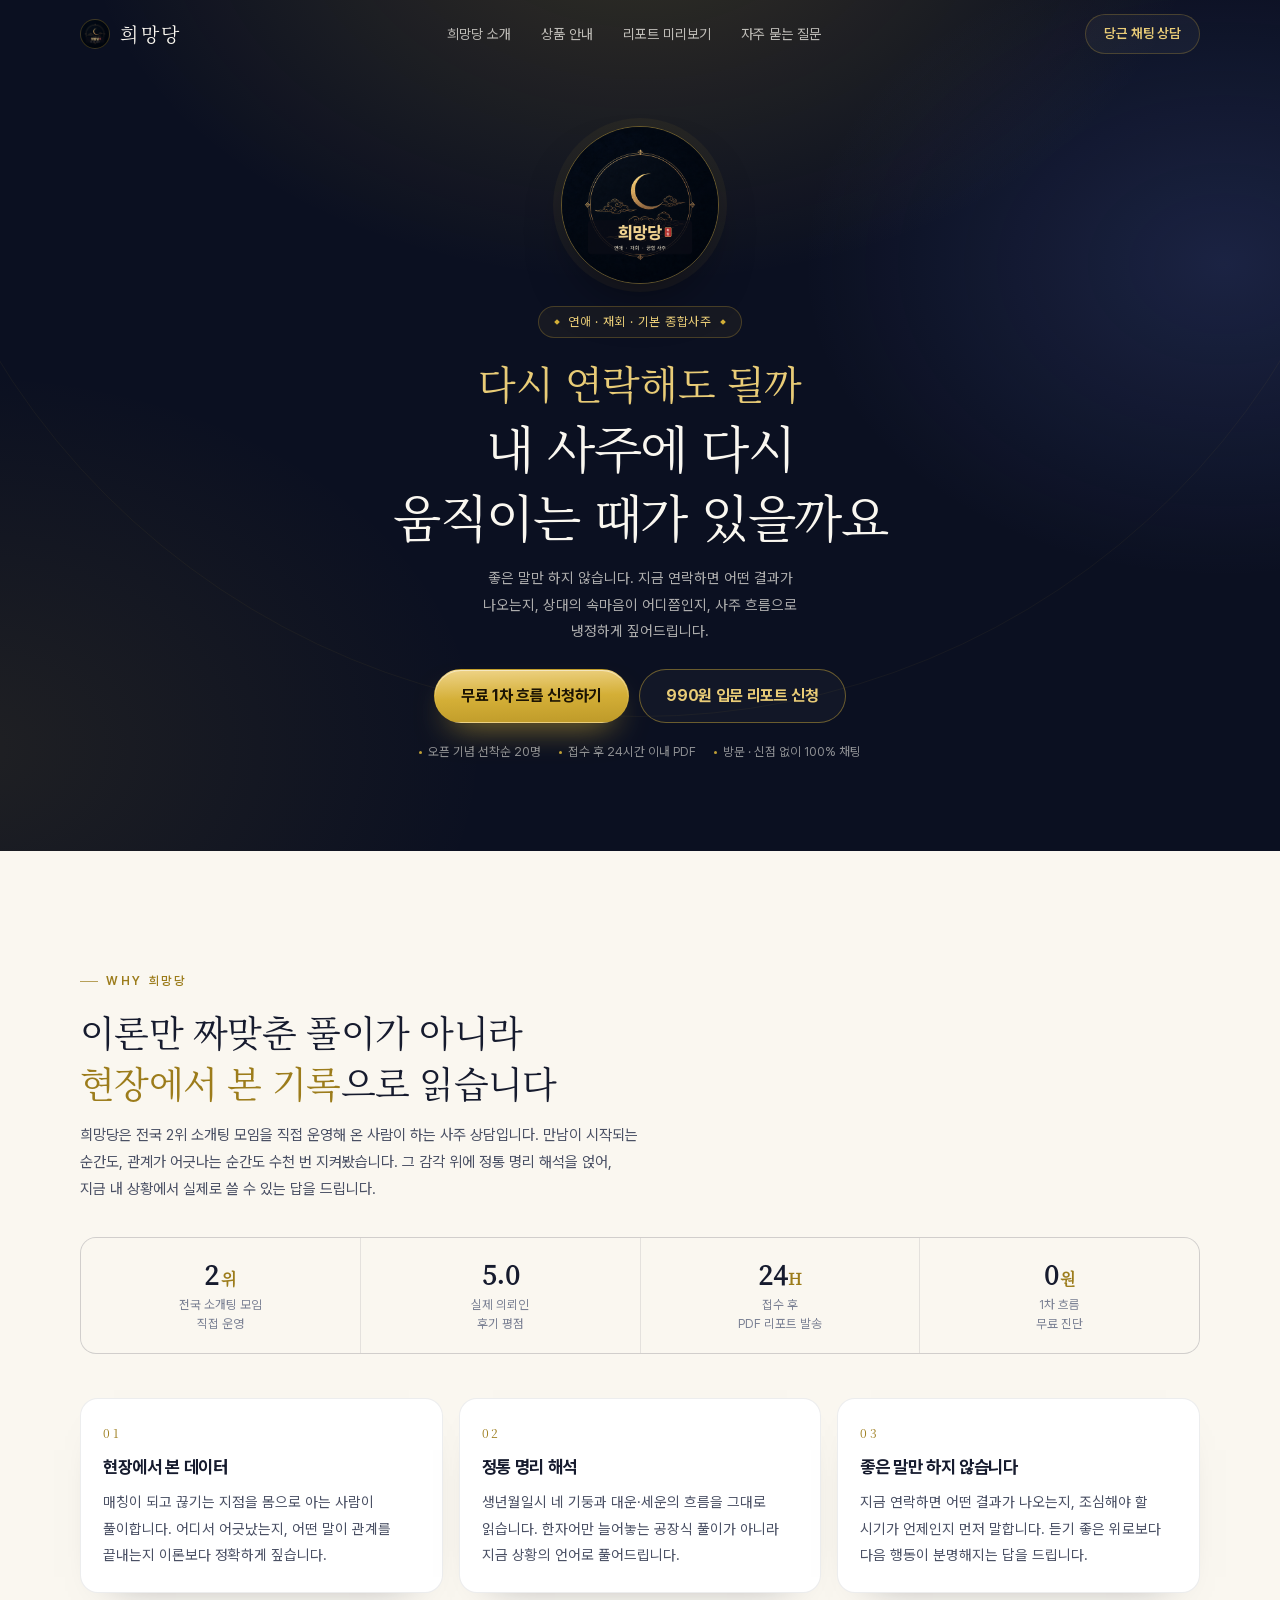
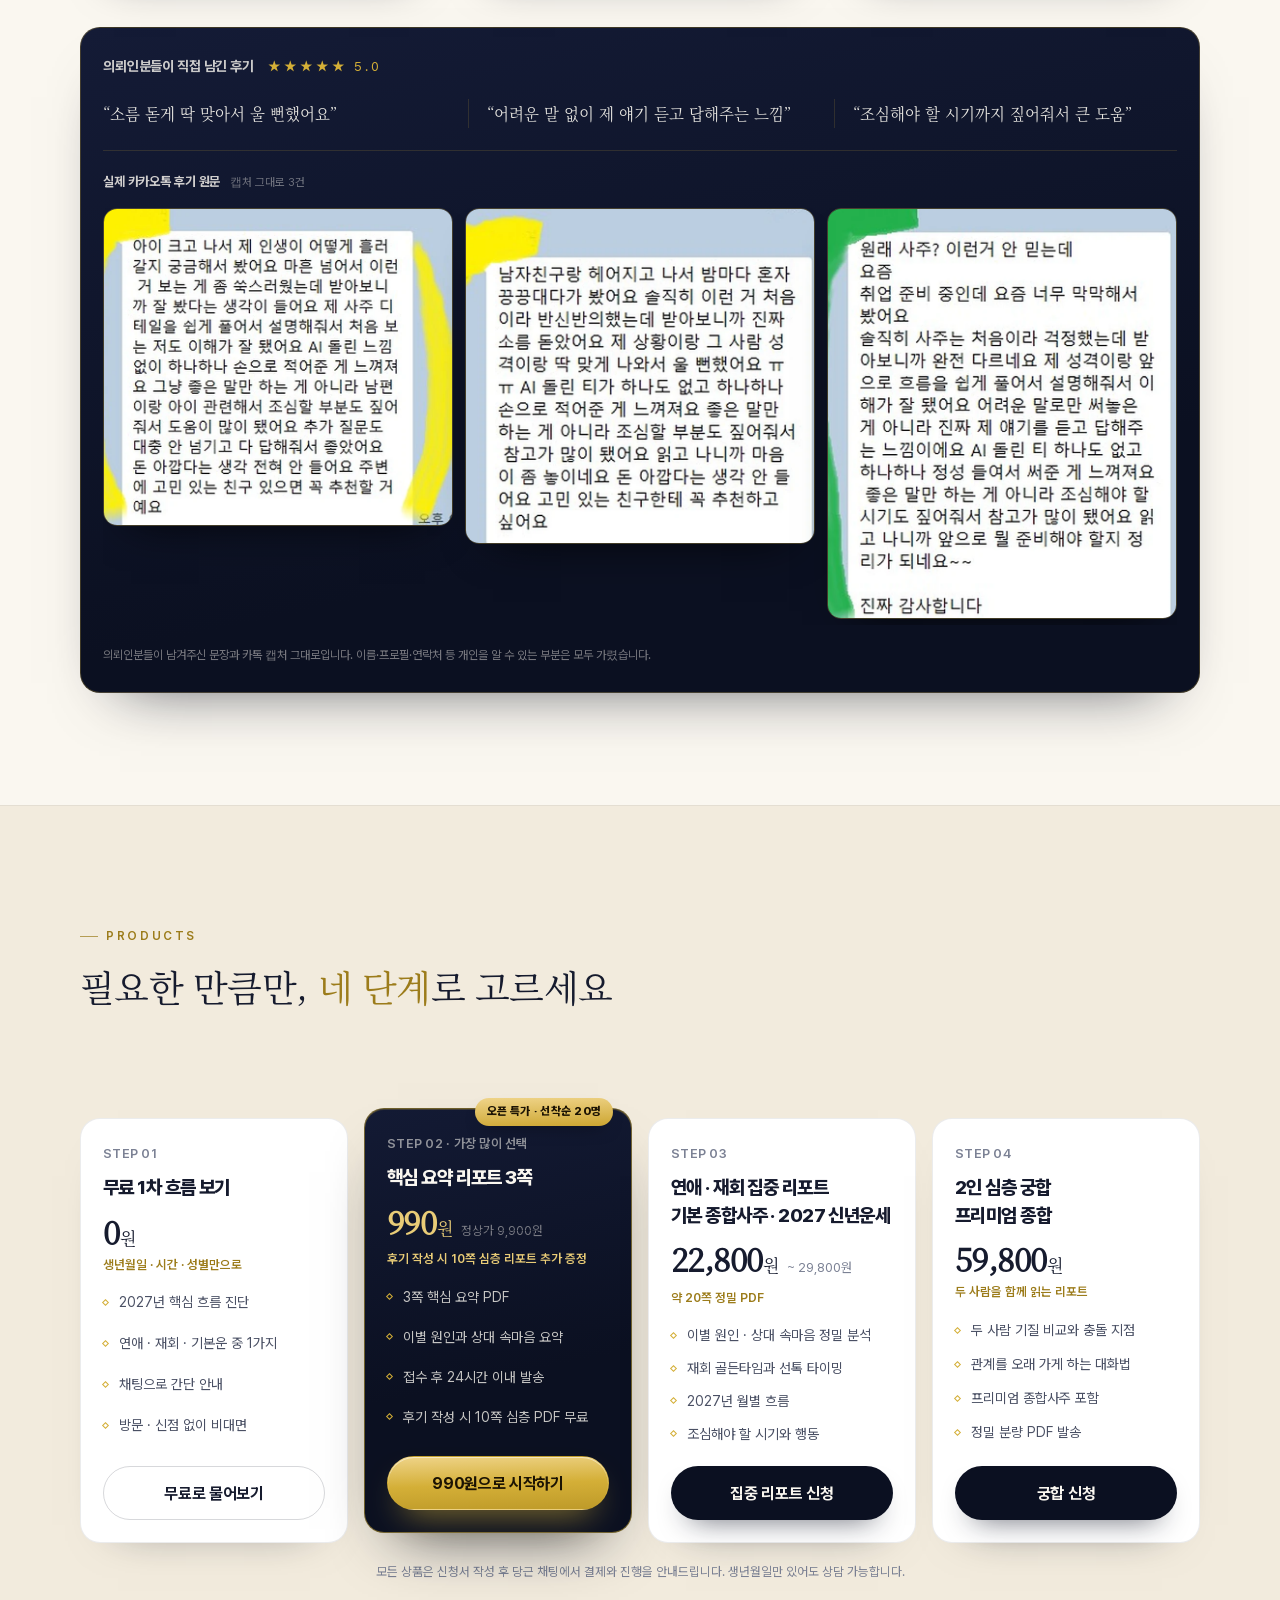
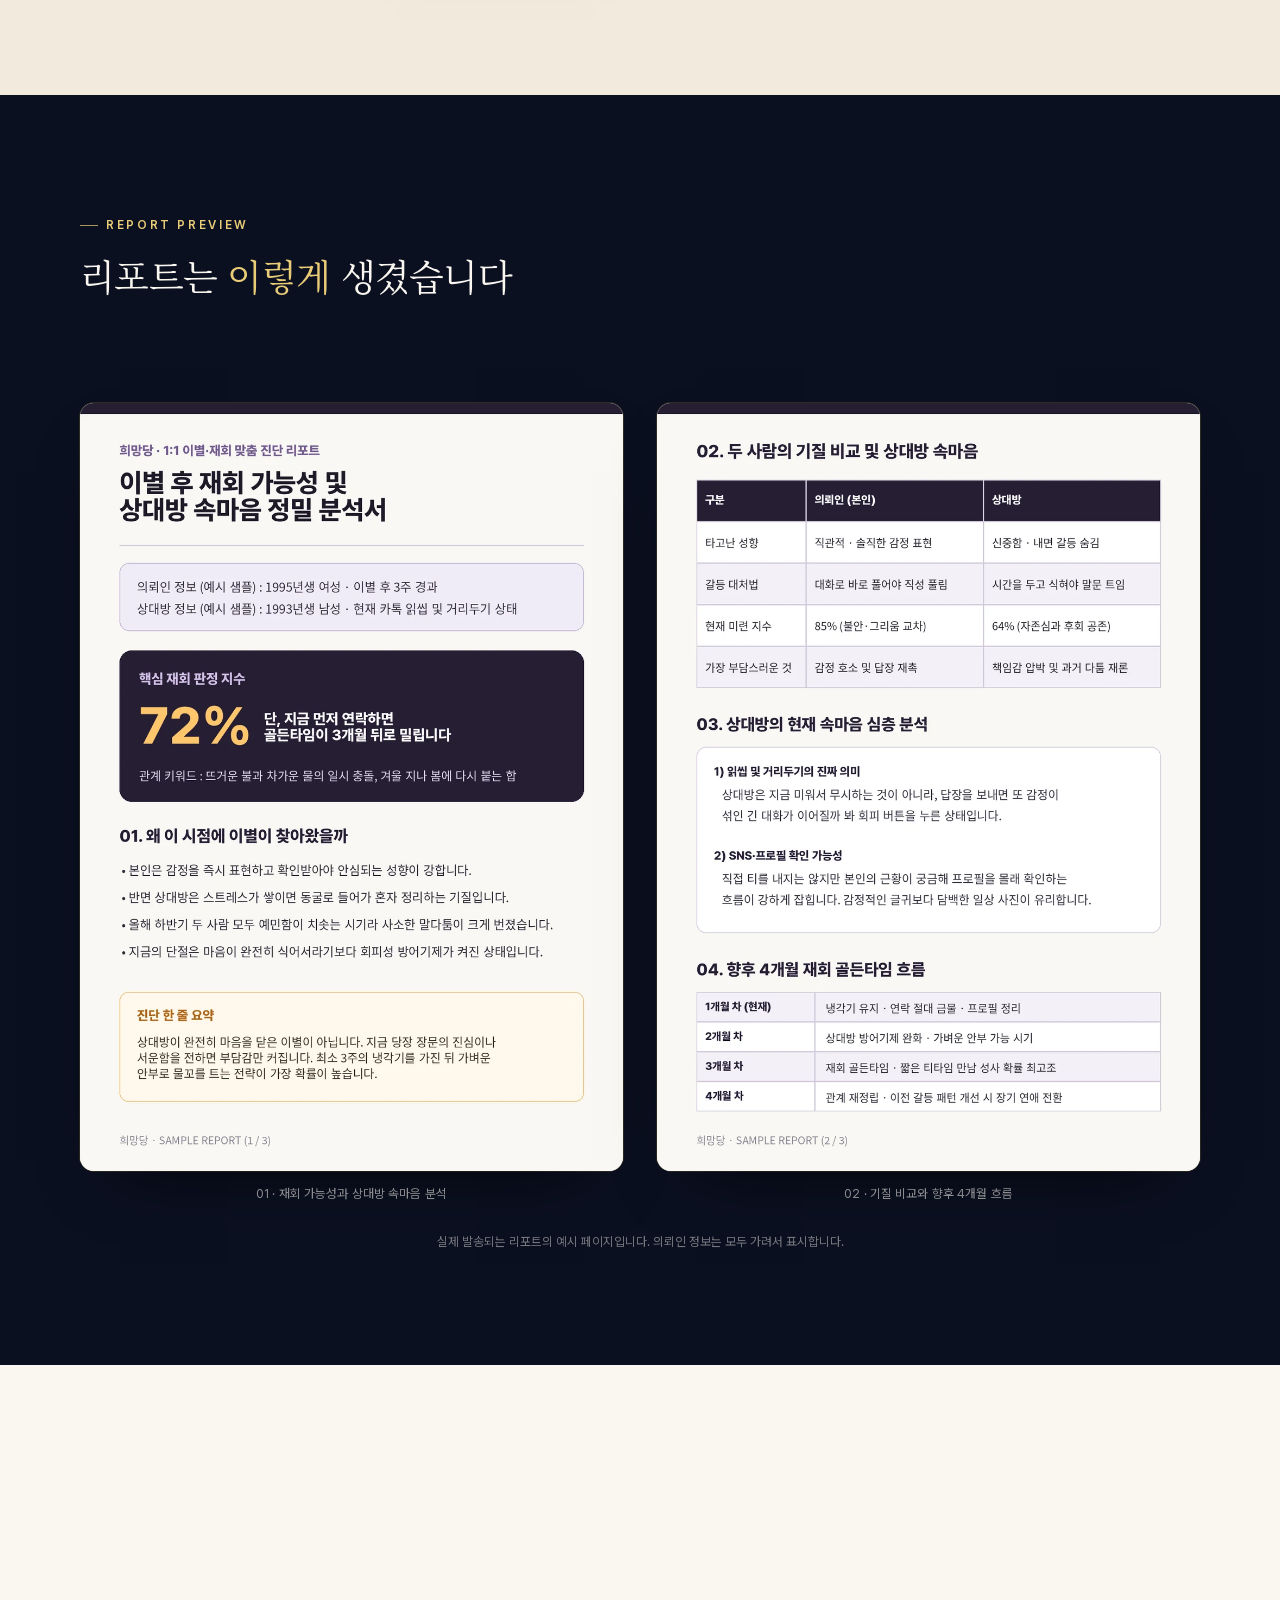
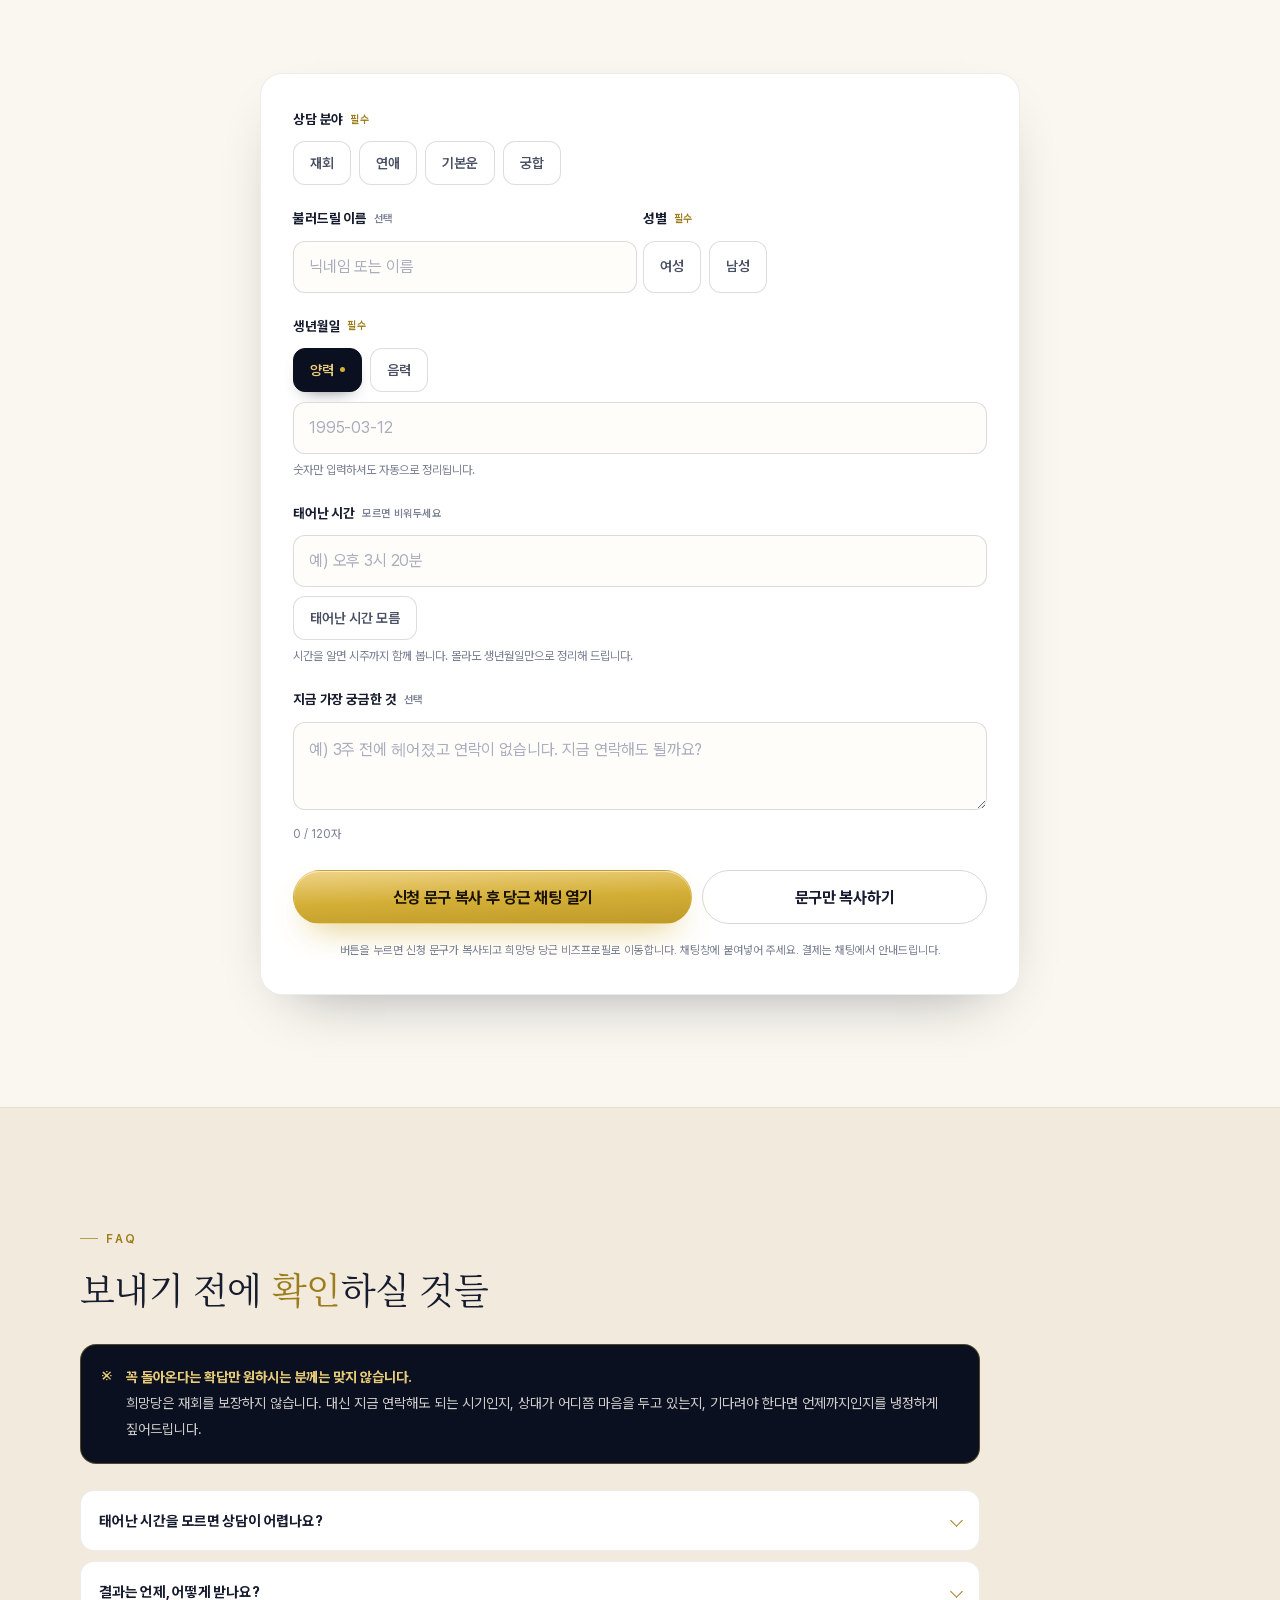
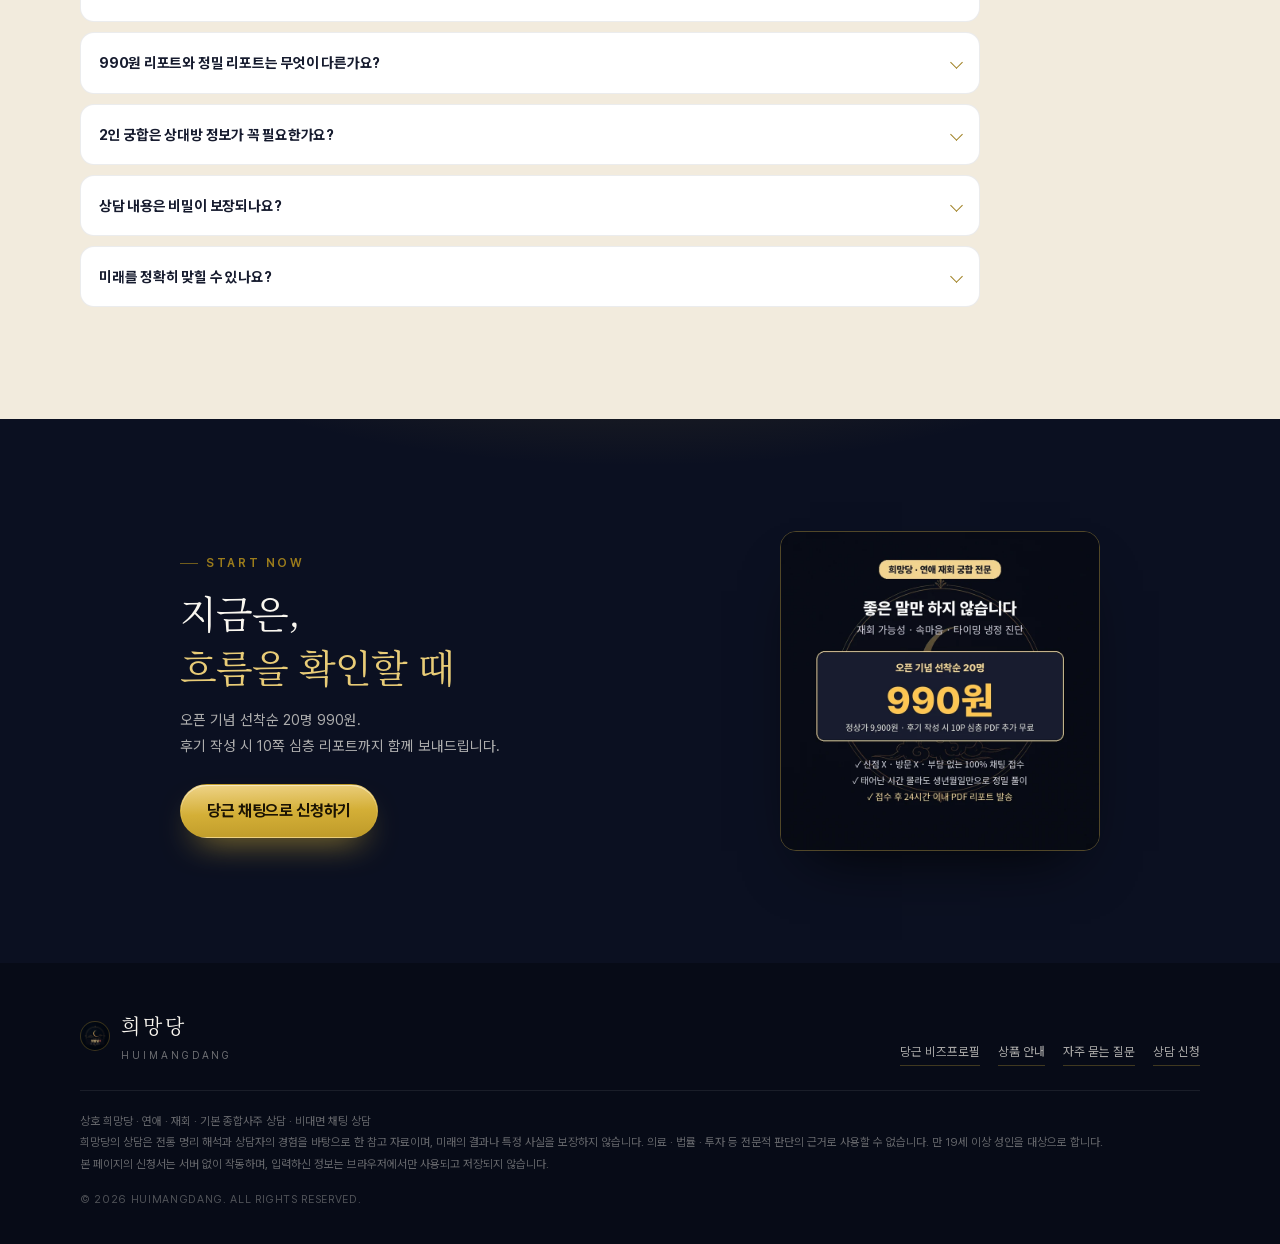
==== commit 587c7ba7: "루트 도메인 전환: og:image·og:url·canonical을 https://bibae371-ui.github.io/ 기준으로 수정" ====
--- a/index.html
+++ b/index.html
@@ -10,8 +10,16 @@
 <meta property="og:type" content="website">
 <meta property="og:title" content="희망당 | 연애 · 재회 · 기본 종합사주">
 <meta property="og:description" content="좋은 말만 하지 않습니다. 지금 연락해도 되는 시기인지, 상대의 속마음이 어디쯤인지 사주 흐름으로 짚어드립니다.">
-<meta property="og:image" content="assets/og_image.jpg">
+<meta property="og:image" content="https://bibae371-ui.github.io/assets/og_image.jpg">
+<meta property="og:image:secure_url" content="https://bibae371-ui.github.io/assets/og_image.jpg">
+<meta property="og:image:width" content="1200">
+<meta property="og:image:height" content="630">
+<meta property="og:image:type" content="image/jpeg">
+<meta property="og:url" content="https://bibae371-ui.github.io/">
+<meta property="og:site_name" content="희망당">
 <meta name="twitter:card" content="summary_large_image">
+<meta name="twitter:image" content="https://bibae371-ui.github.io/assets/og_image.jpg">
+<link rel="canonical" href="https://bibae371-ui.github.io/">
 <link rel="icon" href="assets/favicon.png" sizes="64x64">
 <link rel="apple-touch-icon" href="assets/apple-touch-icon.png">
 <link rel="preload" as="font" type="font/woff2" href="assets/pretendard-subset.woff2" crossorigin>
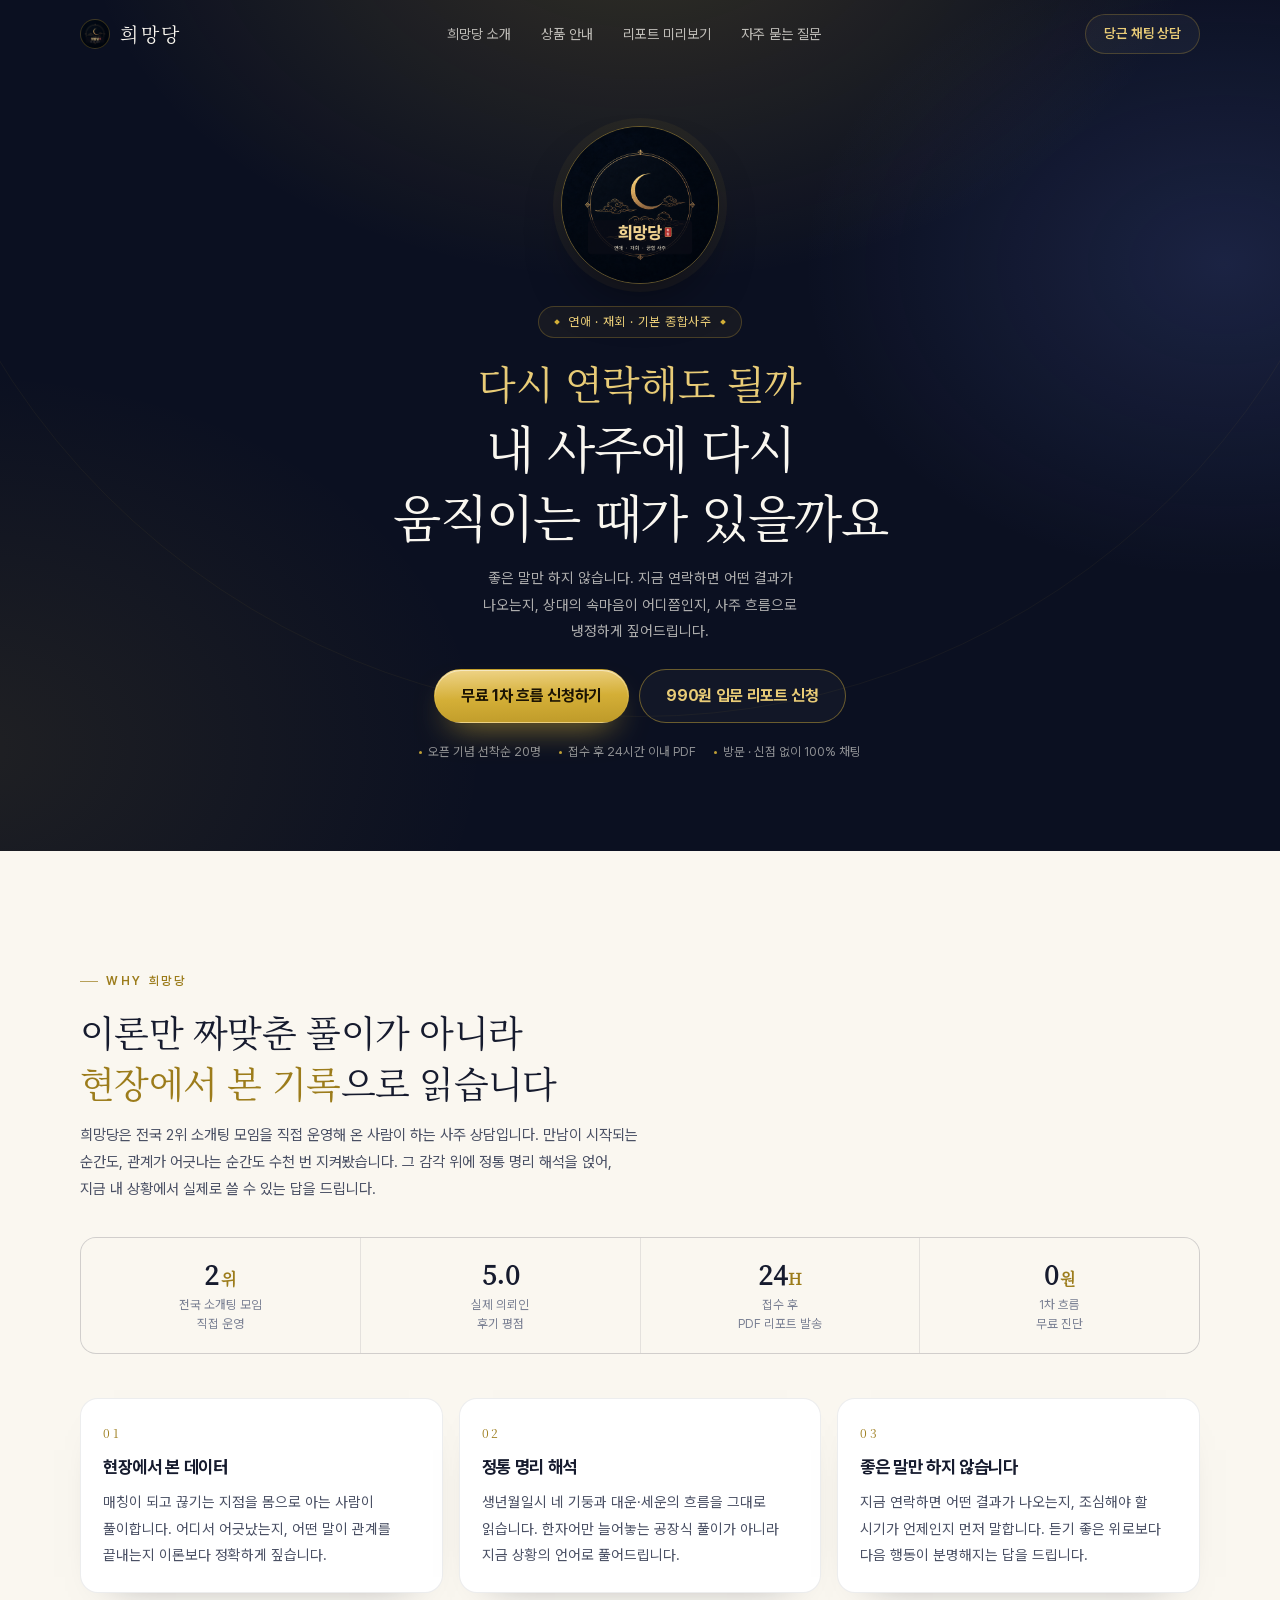
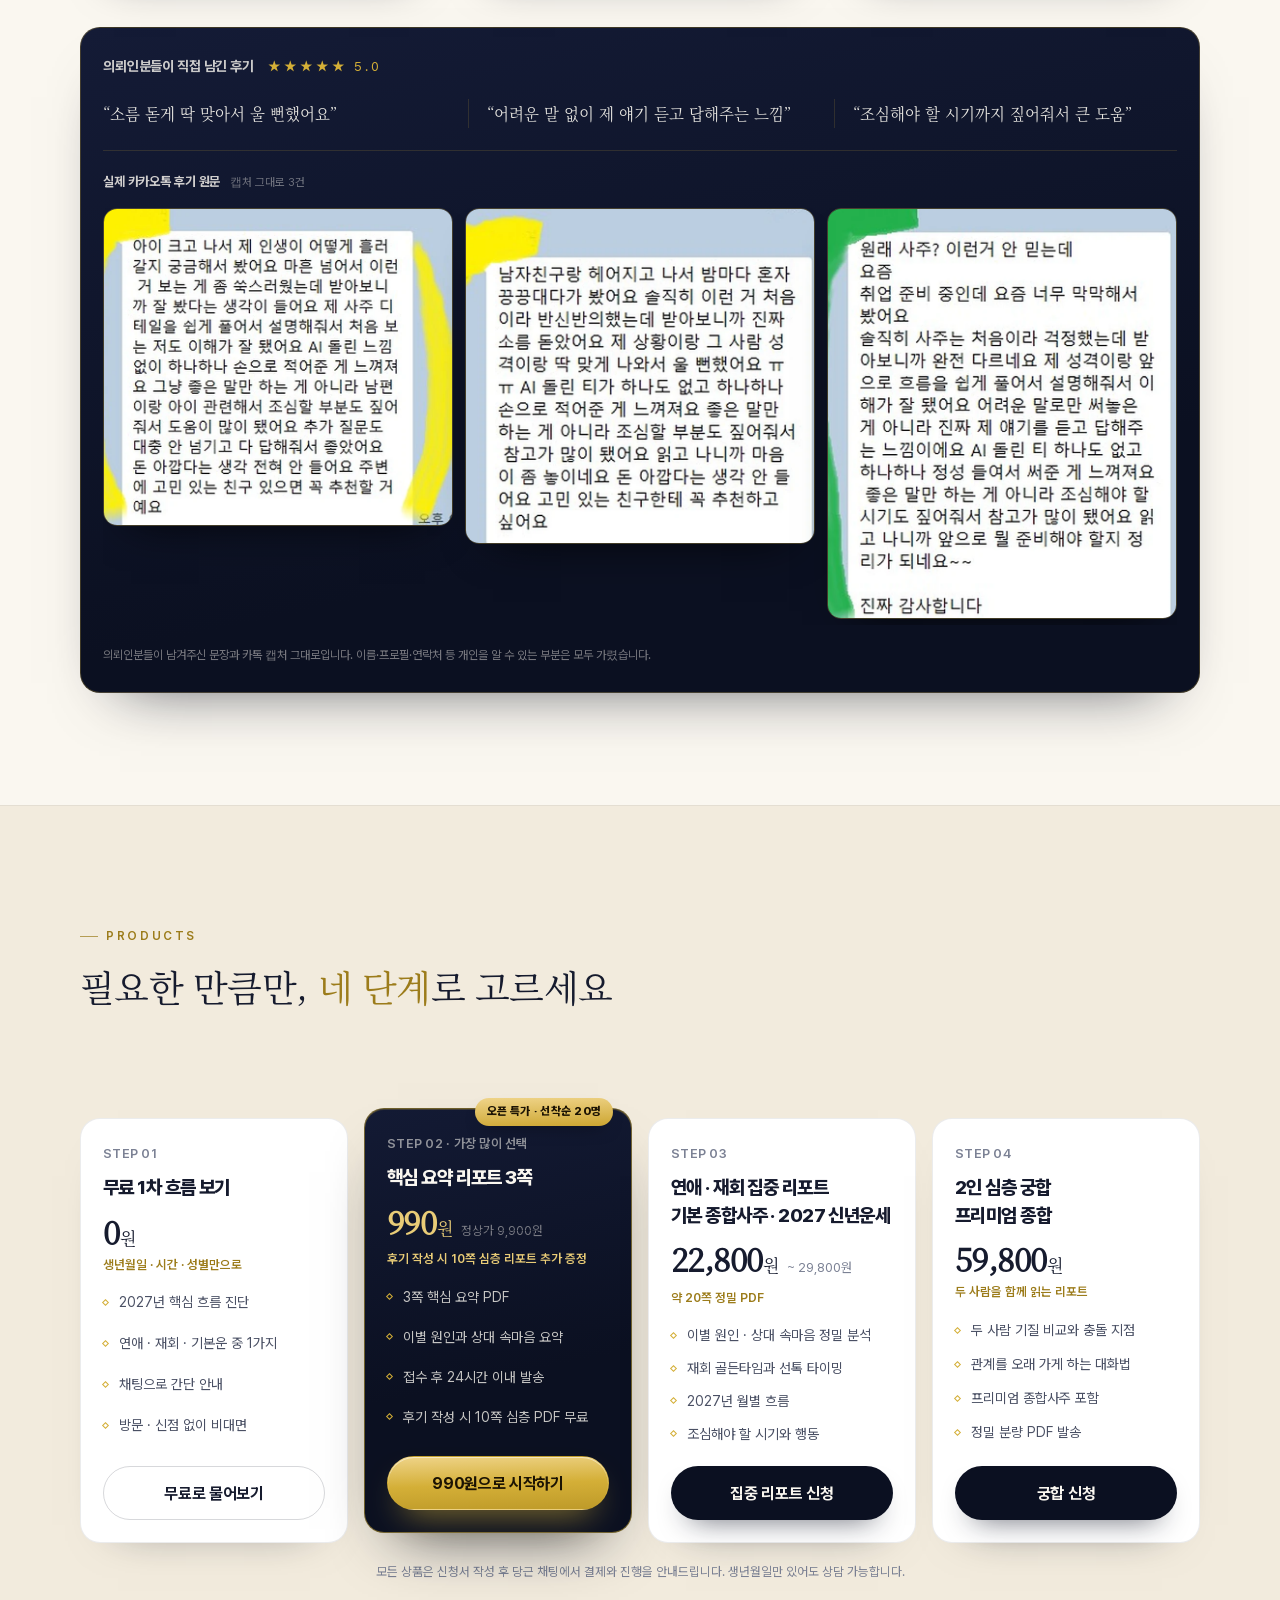
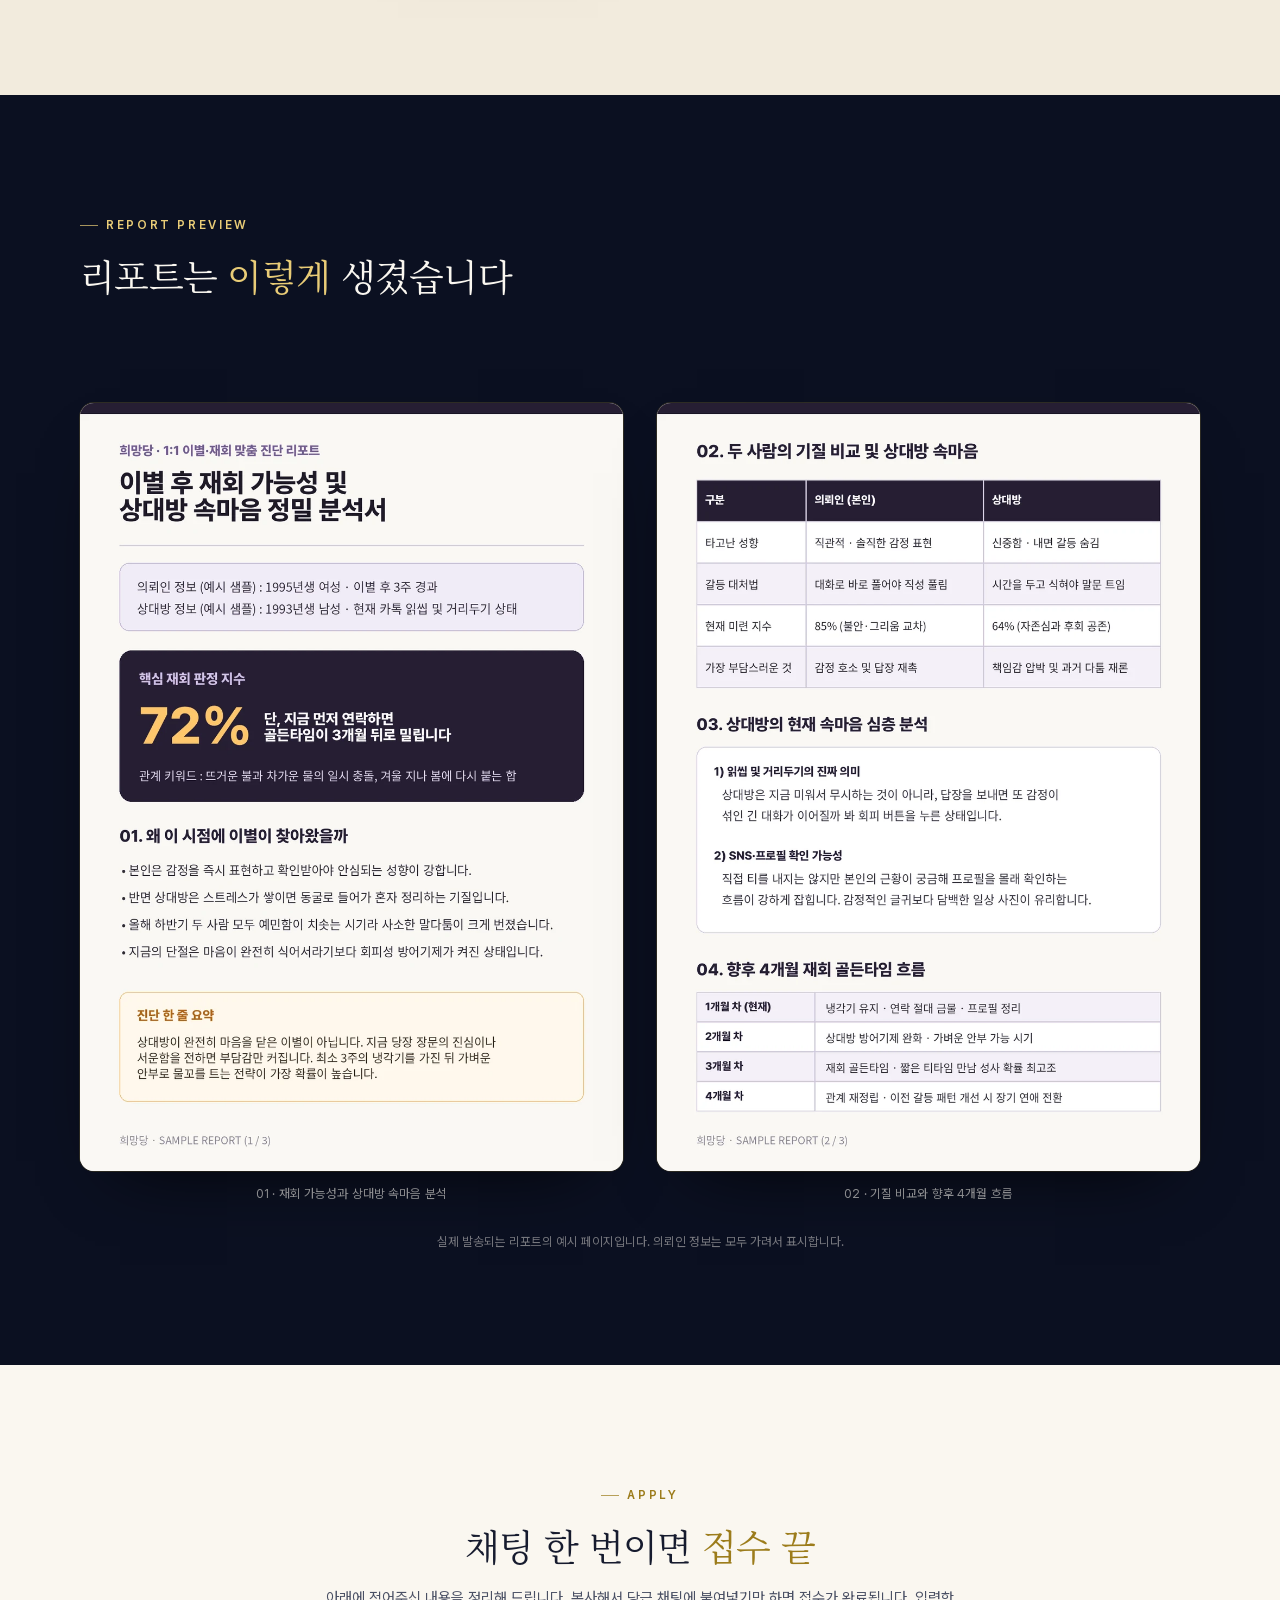
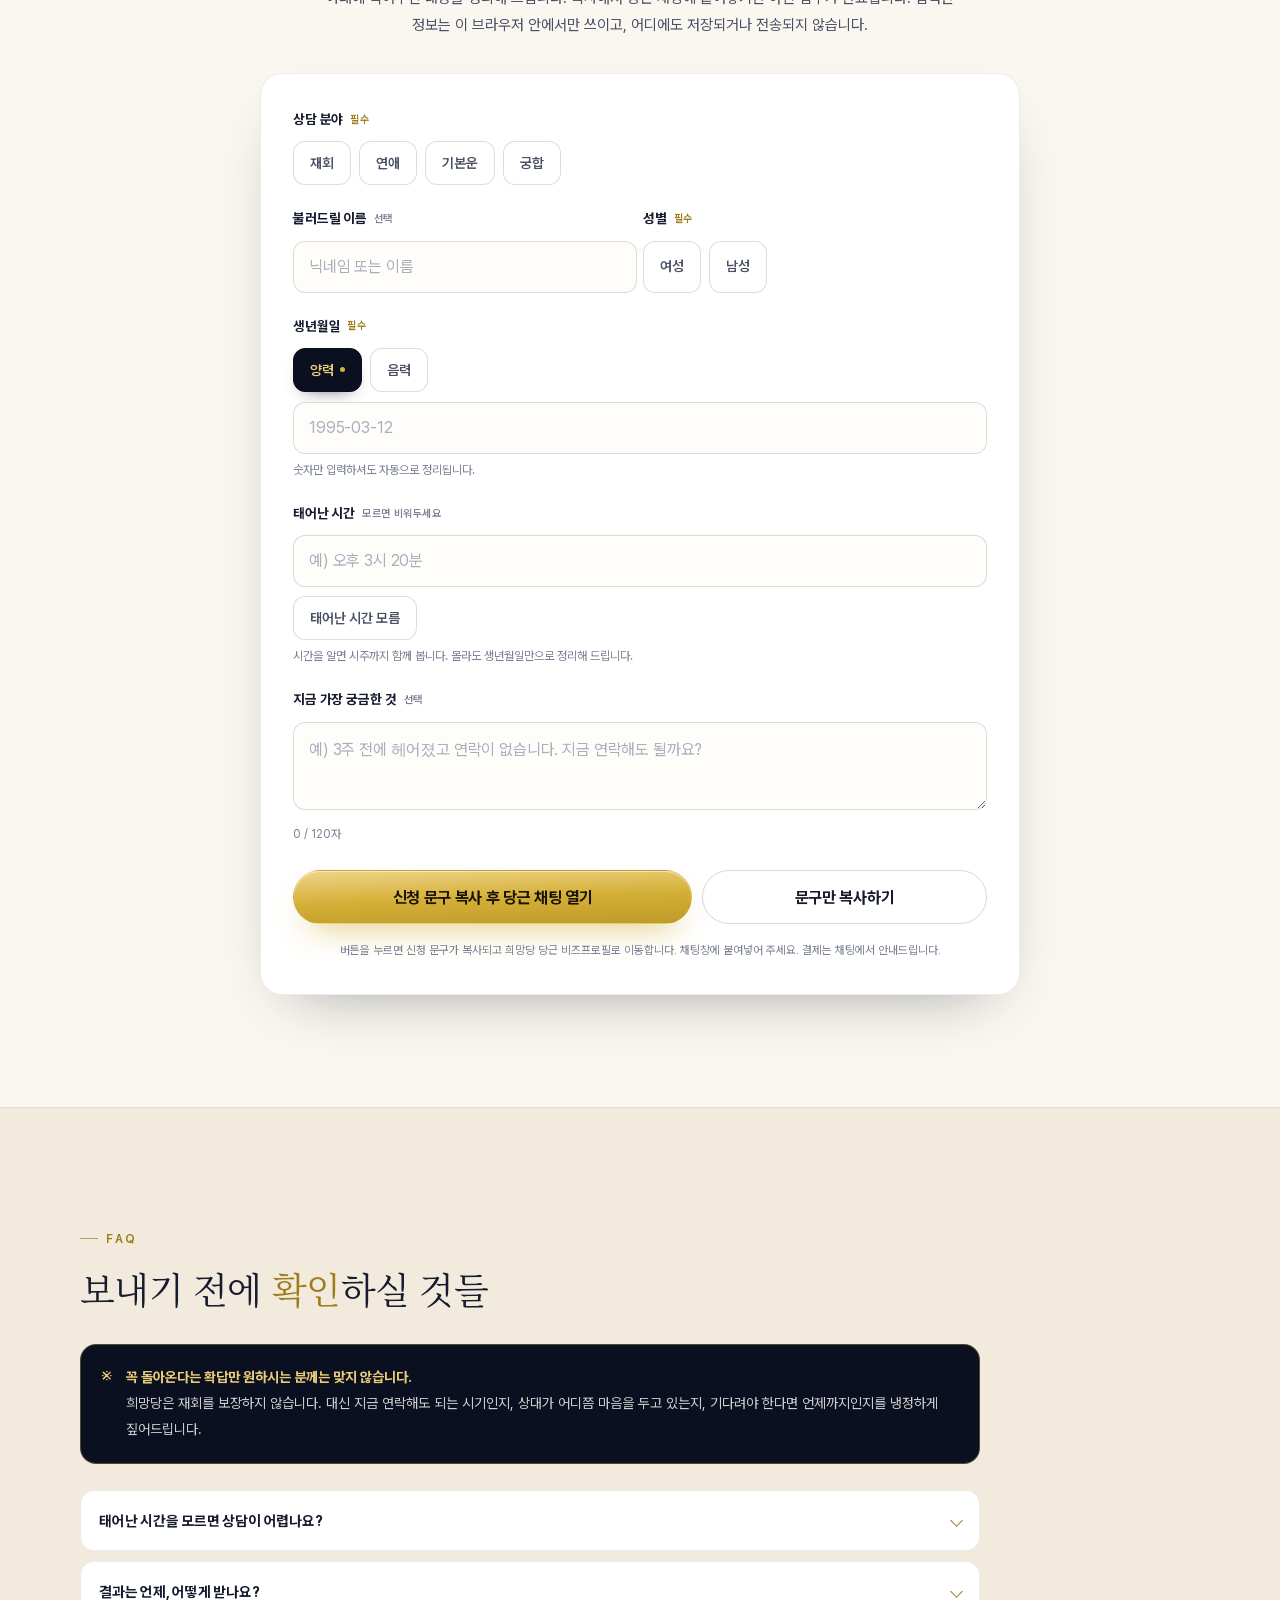
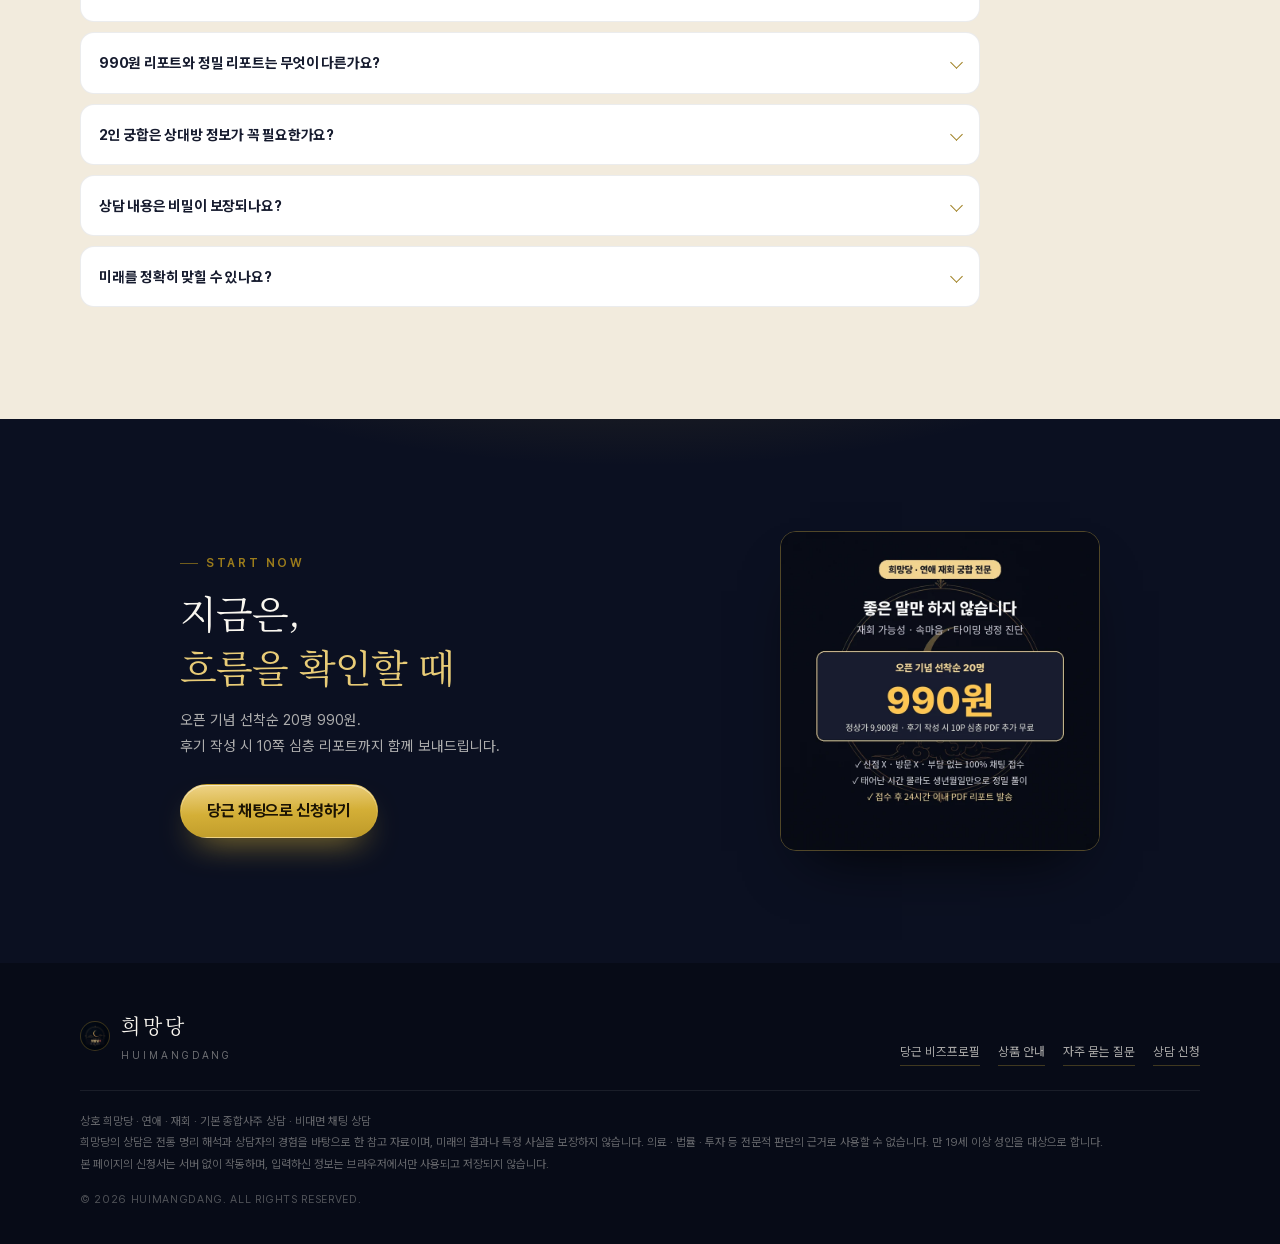
==== commit f6545233: "Add direct payment account guide box after form submission" ====
--- a/index.html
+++ b/index.html
@@ -440,6 +440,19 @@
   font-size:13.5px;line-height:1.85;resize:vertical;white-space:pre-wrap;
 }
 .copy-actions{display:grid;grid-template-columns:1fr;gap:8px;margin-top:10px}
+.pay-box{
+  margin-top:16px;padding:16px;border-radius:14px;
+  background:#FBF8F1;border:1px solid rgba(156,124,27,.32);
+}
+.pay-head{font-size:13.5px;font-weight:700;color:var(--gold-deep);margin-bottom:6px}
+.pay-desc{font-size:12.5px;line-height:1.75;color:var(--ink-soft)}
+.pay-desc b{color:var(--ink)}
+.pay-acct{
+  margin-top:12px;padding:10px 12px;border-radius:10px;
+  background:var(--white);border:1px solid rgba(11,16,33,.12);
+  display:flex;align-items:center;justify-content:space-between;gap:10px;flex-wrap:wrap;
+  font-size:13.5px;color:var(--ink);
+}
 
 /* ---------- faq ---------- */
 .faq{background:var(--cream-2);border-top:1px solid rgba(11,16,33,.06)}
@@ -896,6 +909,14 @@
           <div class="copy-actions">
             <button class="btn btn-ink btn-sm" type="button" id="reCopyBtn">다시 복사</button>
             <a class="btn btn-line btn-sm" id="chatLink" href="https://www.daangn.com/kr/local-profile/%ED%9D%AC%EB%A7%9D%EB%8B%B9-kkafco522mdw/" target="_blank" rel="noopener">당근 채팅 열기</a>
+          </div>
+          <div class="pay-box" id="payBox">
+            <div class="pay-head">바로 입금하고 빠르게 받으실 분</div>
+            <p class="pay-desc">무료 1차 흐름 보기만 원하시면 위 문구만 채팅에 보내주세요.<br>990원 오픈 특가 리포트를 바로 진행하시려면 아래 계좌로 입금 후 채팅에 <b>“입금했습니다”</b>를 함께 남겨주시면 확인 즉시 제작해 드립니다.</p>
+            <div class="pay-acct">
+              <span>카카오뱅크 <b>79423664540</b></span>
+              <button class="btn btn-ink btn-sm" type="button" id="copyAcctBtn">계좌번호 복사</button>
+            </div>
           </div>
         </div>
       </form>
@@ -1285,6 +1306,15 @@
     });
   });
 
+  var copyAcctBtn = document.getElementById('copyAcctBtn');
+  if (copyAcctBtn){
+    copyAcctBtn.addEventListener('click', function(){
+      copyText('79423664540').then(function(ok){
+        toast(ok ? '계좌번호(79423664540)가 복사되었습니다.' : '복사가 막혀 있습니다. 79423664540 을 직접 복사해 주세요.', 4000);
+      });
+    });
+  }
+
   /* ---------- kakao review lightbox ---------- */
   var shots = [].slice.call(document.querySelectorAll('.kakao-shot'));
   if (shots.length){
